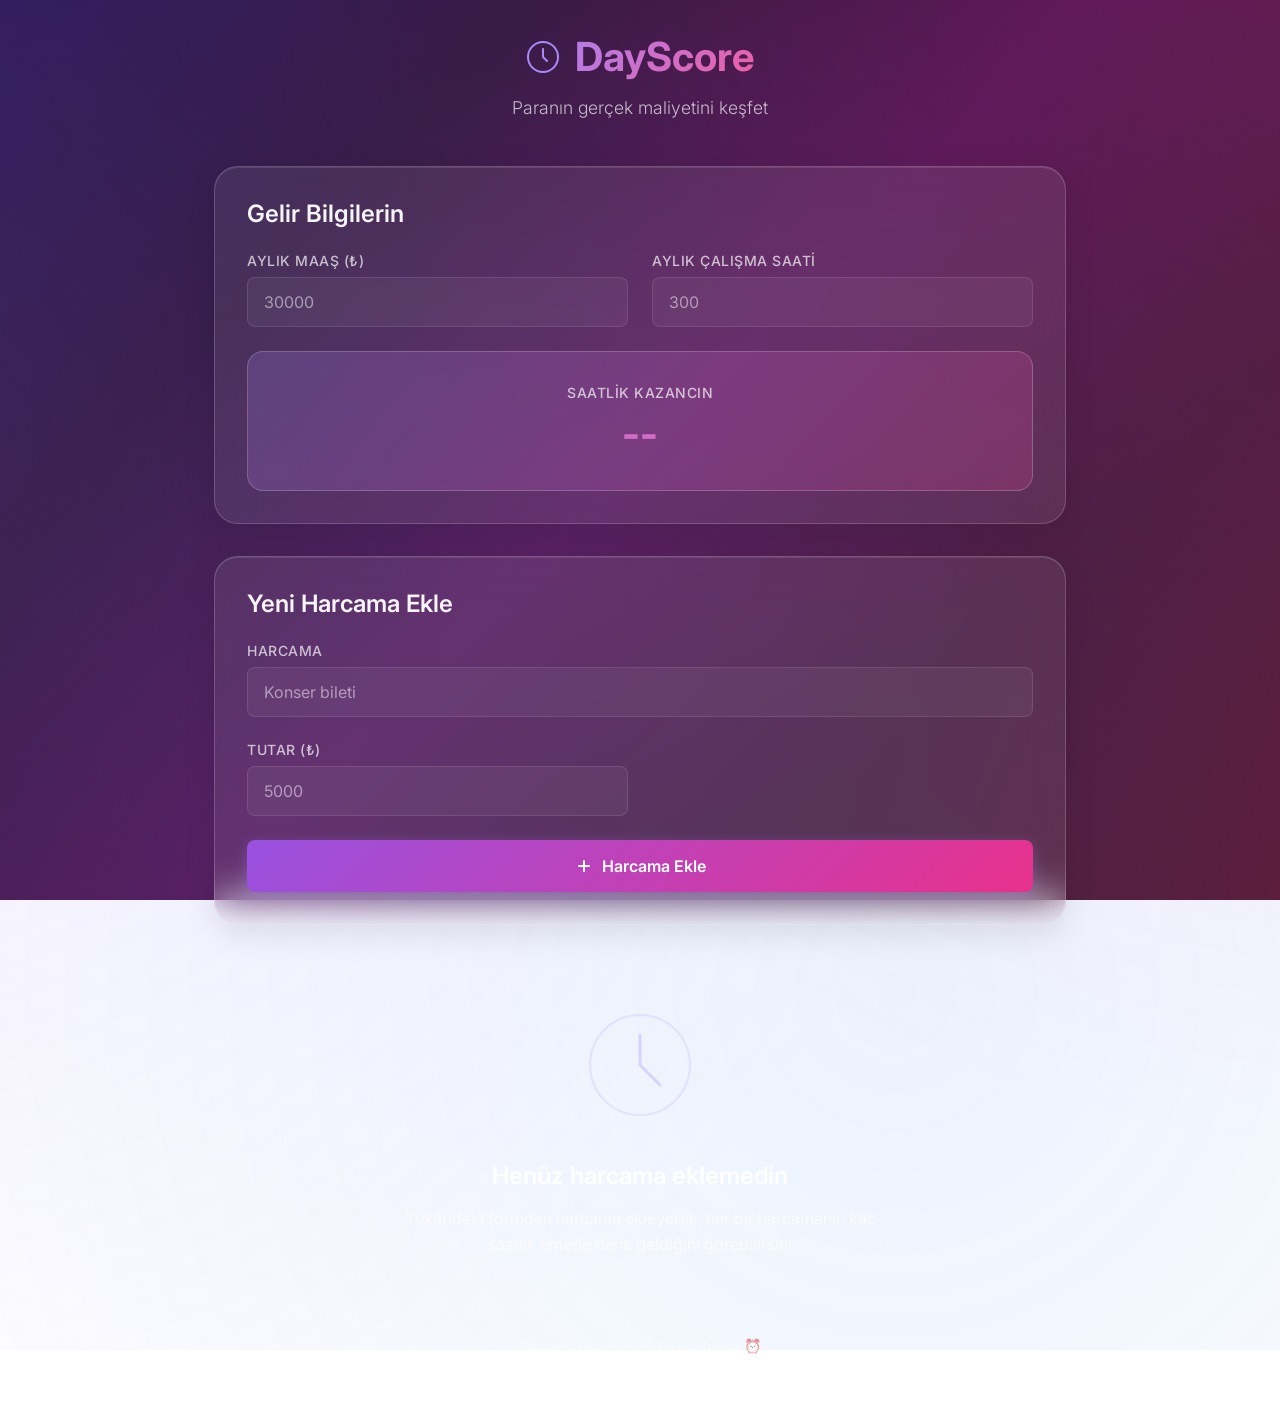
==== docs/index.html @ f2116cc3 "Create DayScore landing page and static app based on Timoney branding and functionality" ====
<!DOCTYPE html>
<html lang="tr">
<head>
    <meta charset="UTF-8">
    <meta name="viewport" content="width=device-width, initial-scale=1.0">
    <meta name="description" content="Harcamalarınızı çalışma saatine dönüştürerek, paranın gerçek değerini keşfedin">
    <title>DayScore - Zamanını Değerlendir</title>
    <link rel="preconnect" href="https://fonts.googleapis.com">
    <link rel="preconnect" href="https://fonts.gstatic.com" crossorigin>
    <link href="https://fonts.googleapis.com/css2?family=Inter:wght@300;400;500;600;700&display=swap" rel="stylesheet">
    <link rel="stylesheet" href="./style.css">
</head>
<body>
    <div class="container">
        <header class="header">
            <div class="logo">
                <svg width="32" height="32" viewBox="0 0 32 32" fill="none">
                    <circle cx="16" cy="16" r="15" stroke="url(#gradient)" stroke-width="2"/>
                    <path d="M16 8V16L20 20" stroke="url(#gradient)" stroke-width="2" stroke-linecap="round"/>
                    <defs>
                        <linearGradient id="gradient" x1="0" y1="0" x2="32" y2="32">
                            <stop offset="0%" stop-color="#a78bfa"/>
                            <stop offset="100%" stop-color="#ec4899"/>
                        </linearGradient>
                    </defs>
                </svg>
                <h1>DayScore</h1>
            </div>
            <p class="tagline">Paranın gerçek maliyetini keşfet</p>
        </header>

        <section class="glass-card income-card">
            <h2>Gelir Bilgilerin</h2>
            <div class="input-group">
                <div class="input-wrapper">
                    <label for="monthlySalary">Aylık Maaş (₺)</label>
                    <input type="number" id="monthlySalary" placeholder="30000" min="0" step="100">
                </div>
                <div class="input-wrapper">
                    <label for="monthlyHours">Aylık Çalışma Saati</label>
                    <input type="number" id="monthlyHours" placeholder="300" min="0" step="1">
                </div>
            </div>

            <div class="hourly-rate-display" id="hourlyRateDisplay">
                <div class="rate-label">Saatlik Kazancın</div>
                <div class="rate-value" id="hourlyRate">--</div>
            </div>
        </section>

        <section class="glass-card add-expense-card">
            <h2>Yeni Harcama Ekle</h2>
            <form id="expenseForm" class="expense-form">
                <div class="input-group">
                    <div class="input-wrapper flex-2">
                        <label for="expenseName">Harcama</label>
                        <input type="text" id="expenseName" placeholder="Konser bileti" required>
                    </div>
                    <div class="input-wrapper flex-1">
                        <label for="expenseAmount">Tutar (₺)</label>
                        <input type="number" id="expenseAmount" placeholder="5000" min="0" step="1" required>
                    </div>
                </div>
                <button type="submit" class="btn-primary">
                    <svg width="20" height="20" viewBox="0 0 20 20" fill="none">
                        <path d="M10 5V15M5 10H15" stroke="currentColor" stroke-width="2" stroke-linecap="round"/>
                    </svg>
                    Harcama Ekle
                </button>
            </form>
        </section>

        <section class="glass-card summary-card" id="summaryCard" style="display: none;">
            <h2>Özet</h2>
            <div class="summary-grid">
                <div class="summary-item">
                    <div class="summary-label">Toplam Harcama</div>
                    <div class="summary-value" id="totalExpense">0 ₺</div>
                </div>
                <div class="summary-item">
                    <div class="summary-label">Toplam Çalışma Saati</div>
                    <div class="summary-value highlight" id="totalHours">0 saat</div>
                </div>
                <div class="summary-item">
                    <div class="summary-label">Kalan Maaş</div>
                    <div class="summary-value" id="remainingSalary">0 ₺</div>
                </div>
                <div class="summary-item">
                    <div class="summary-label">Maaşın %</div>
                    <div class="summary-value" id="percentageUsed">0%</div>
                </div>
            </div>
        </section>

        <section class="expenses-section" id="expensesSection" style="display: none;">
            <h2 class="section-title">Harcamalarım</h2>
            <div class="expenses-list" id="expensesList"></div>
        </section>

        <div class="empty-state" id="emptyState">
            <svg width="120" height="120" viewBox="0 0 120 120" fill="none">
                <circle cx="60" cy="60" r="50" stroke="url(#emptyGradient)" stroke-width="2" opacity="0.3"/>
                <path d="M60 30V60L80 80" stroke="url(#emptyGradient)" stroke-width="3" stroke-linecap="round" opacity="0.5"/>
                <defs>
                    <linearGradient id="emptyGradient" x1="0" y1="0" x2="120" y2="120">
                        <stop offset="0%" stop-color="#a78bfa"/>
                        <stop offset="100%" stop-color="#ec4899"/>
                    </linearGradient>
                </defs>
            </svg>
            <h3>Henüz harcama eklemedin</h3>
            <p>Yukarıdaki formdan harcama ekleyerek, her bir harcamanın kaç saatlik emeğe denk geldiğini görebilirsin!</p>
        </div>

        <footer class="footer">
            <p>Zamanın değerini bil, bilinçli harca ⏰</p>
        </footer>
    </div>

    <script src="./app.js"></script>
</body>
</html>
---- docs/style.css ----
/* ===== CSS RESET & BASE ===== */
* {
    margin: 0;
    padding: 0;
    box-sizing: border-box;
}

:root {
    --purple-400: hsl(270, 70%, 70%);
    --purple-500: hsl(270, 70%, 60%);
    --purple-600: hsl(270, 60%, 50%);
    --pink-400: hsl(330, 80%, 65%);
    --pink-500: hsl(330, 80%, 55%);
    --blue-400: hsl(240, 70%, 70%);
    --cyan-400: hsl(190, 70%, 60%);

    --glass-bg: rgba(255, 255, 255, 0.08);
    --glass-border: rgba(255, 255, 255, 0.18);
    --glass-shadow: rgba(0, 0, 0, 0.1);

    --text-primary: rgba(255, 255, 255, 0.95);
    --text-secondary: rgba(255, 255, 255, 0.7);
    --text-tertiary: rgba(255, 255, 255, 0.5);

    --spacing-xs: 0.5rem;
    --spacing-sm: 1rem;
    --spacing-md: 1.5rem;
    --spacing-lg: 2rem;
    --spacing-xl: 3rem;

    --radius-sm: 8px;
    --radius-md: 16px;
    --radius-lg: 24px;

    --transition-fast: 0.2s ease;
    --transition-normal: 0.3s ease;
    --transition-slow: 0.5s ease;
}

body {
    font-family: 'Inter', -apple-system, BlinkMacSystemFont, 'Segoe UI', Roboto, Oxygen, Ubuntu, Cantarell, sans-serif;
    min-height: 100vh;
    background: linear-gradient(135deg,
        hsl(260, 60%, 20%) 0%,
        hsl(280, 50%, 15%) 25%,
        hsl(300, 60%, 20%) 50%,
        hsl(320, 50%, 18%) 75%,
        hsl(340, 60%, 22%) 100%
    );
    background-attachment: fixed;
    color: var(--text-primary);
    overflow-x: hidden;
    position: relative;
}

body::before {
    content: '';
    position: fixed;
    top: -50%;
    left: -50%;
    width: 200%;
    height: 200%;
    background:
        radial-gradient(circle at 20% 50%, rgba(167, 139, 250, 0.15) 0%, transparent 50%),
        radial-gradient(circle at 80% 20%, rgba(236, 72, 153, 0.15) 0%, transparent 50%),
        radial-gradient(circle at 60% 80%, rgba(59, 130, 246, 0.1) 0%, transparent 50%);
    animation: gradientShift 20s ease infinite;
    z-index: -1;
}

@keyframes gradientShift {
    0%, 100% { transform: translate(0, 0) rotate(0deg); }
    33% { transform: translate(-5%, -5%) rotate(120deg); }
    66% { transform: translate(5%, 5%) rotate(240deg); }
}

.container {
    max-width: 900px;
    margin: 0 auto;
    padding: var(--spacing-lg) var(--spacing-md);
    min-height: 100vh;
}

.glass-card {
    background: var(--glass-bg);
    backdrop-filter: blur(20px);
    -webkit-backdrop-filter: blur(20px);
    border: 1px solid var(--glass-border);
    border-radius: var(--radius-lg);
    padding: var(--spacing-lg);
    margin-bottom: var(--spacing-lg);
    box-shadow:
        0 8px 32px 0 var(--glass-shadow),
        inset 0 1px 0 0 rgba(255, 255, 255, 0.1);
    transition: all var(--transition-normal);
    animation: fadeInUp 0.6s ease forwards;
    opacity: 0;
}

.glass-card:hover {
    transform: translateY(-2px);
    box-shadow:
        0 12px 40px 0 rgba(0, 0, 0, 0.15),
        inset 0 1px 0 0 rgba(255, 255, 255, 0.15);
    border-color: rgba(255, 255, 255, 0.25);
}

@keyframes fadeInUp {
    from {
        opacity: 0;
        transform: translateY(20px);
    }
    to {
        opacity: 1;
        transform: translateY(0);
    }
}

.glass-card:nth-child(1) { animation-delay: 0.1s; }
.glass-card:nth-child(2) { animation-delay: 0.2s; }
.glass-card:nth-child(3) { animation-delay: 0.3s; }
.glass-card:nth-child(4) { animation-delay: 0.4s; }

.header {
    text-align: center;
    margin-bottom: var(--spacing-xl);
    animation: fadeInUp 0.6s ease forwards;
}

.logo {
    display: flex;
    align-items: center;
    justify-content: center;
    gap: var(--spacing-sm);
    margin-bottom: var(--spacing-sm);
}

.logo svg {
    animation: rotate 20s linear infinite;
}

@keyframes rotate {
    from { transform: rotate(0deg); }
    to { transform: rotate(360deg); }
}

.logo h1 {
    font-size: 2.5rem;
    font-weight: 700;
    background: linear-gradient(135deg, var(--purple-400), var(--pink-400));
    -webkit-background-clip: text;
    -webkit-text-fill-color: transparent;
    background-clip: text;
}

.tagline {
    font-size: 1.1rem;
    color: var(--text-secondary);
    font-weight: 300;
}

h2 {
    font-size: 1.5rem;
    font-weight: 600;
    margin-bottom: var(--spacing-md);
    color: var(--text-primary);
}

.section-title {
    font-size: 1.75rem;
    font-weight: 600;
    margin-bottom: var(--spacing-lg);
    text-align: center;
    background: linear-gradient(135deg, var(--purple-400), var(--pink-400));
    -webkit-background-clip: text;
    -webkit-text-fill-color: transparent;
    background-clip: text;
}

.input-group {
    display: grid;
    grid-template-columns: 1fr 1fr;
    gap: var(--spacing-md);
    margin-bottom: var(--spacing-md);
}

.input-wrapper {
    display: flex;
    flex-direction: column;
    gap: var(--spacing-xs);
}

.input-wrapper.flex-1 { grid-column: span 1; }
.input-wrapper.flex-2 { grid-column: span 2; }

label {
    font-size: 0.875rem;
    font-weight: 500;
    color: var(--text-secondary);
    text-transform: uppercase;
    letter-spacing: 0.5px;
}

input {
    background: rgba(255, 255, 255, 0.05);
    border: 1px solid rgba(255, 255, 255, 0.1);
    border-radius: var(--radius-sm);
    padding: 0.875rem 1rem;
    font-size: 1rem;
    color: var(--text-primary);
    font-family: 'Inter', sans-serif;
    transition: all var(--transition-fast);
    outline: none;
}

input:focus {
    background: rgba(255, 255, 255, 0.08);
    border-color: var(--purple-400);
    box-shadow: 0 0 0 3px rgba(167, 139, 250, 0.1);
}

input::placeholder {
    color: var(--text-tertiary);
}

.hourly-rate-display {
    background: linear-gradient(135deg,
        rgba(167, 139, 250, 0.2) 0%,
        rgba(236, 72, 153, 0.2) 100%
    );
    border: 1px solid rgba(255, 255, 255, 0.2);
    border-radius: var(--radius-md);
    padding: var(--spacing-lg);
    text-align: center;
    margin-top: var(--spacing-md);
}

.rate-label {
    font-size: 0.875rem;
    font-weight: 500;
    color: var(--text-secondary);
    text-transform: uppercase;
    letter-spacing: 0.5px;
    margin-bottom: var(--spacing-xs);
}

.rate-value {
    font-size: 2.5rem;
    font-weight: 700;
    background: linear-gradient(135deg, var(--purple-400), var(--pink-400));
    -webkit-background-clip: text;
    -webkit-text-fill-color: transparent;
    background-clip: text;
    animation: pulse 2s ease-in-out infinite;
}

@keyframes pulse {
    0%, 100% { opacity: 1; transform: scale(1); }
    50% { opacity: 0.9; transform: scale(1.02); }
}

.btn-primary {
    background: linear-gradient(135deg, var(--purple-500), var(--pink-500));
    border: none;
    border-radius: var(--radius-sm);
    padding: 1rem 2rem;
    font-size: 1rem;
    font-weight: 600;
    color: white;
    cursor: pointer;
    display: flex;
    align-items: center;
    justify-content: center;
    gap: var(--spacing-xs);
    transition: all var(--transition-fast);
    box-shadow: 0 4px 15px rgba(167, 139, 250, 0.3);
    width: 100%;
    font-family: 'Inter', sans-serif;
}

.btn-primary:hover {
    transform: translateY(-2px);
    box-shadow: 0 6px 20px rgba(167, 139, 250, 0.4);
}

.btn-primary:active {
    transform: translateY(0);
}

.btn-delete {
    background: rgba(239, 68, 68, 0.2);
    border: 1px solid rgba(239, 68, 68, 0.3);
    border-radius: var(--radius-sm);
    padding: 0.5rem 0.75rem;
    color: #fca5a5;
    cursor: pointer;
    display: flex;
    align-items: center;
    justify-content: center;
    transition: all var(--transition-fast);
    font-size: 0.875rem;
    font-weight: 500;
}

.btn-delete:hover {
    background: rgba(239, 68, 68, 0.3);
    border-color: rgba(239, 68, 68, 0.5);
    color: #fee2e2;
}

.summary-grid {
    display: grid;
    grid-template-columns: repeat(2, 1fr);
    gap: var(--spacing-md);
}

.summary-item {
    background: rgba(255, 255, 255, 0.05);
    border: 1px solid rgba(255, 255, 255, 0.1);
    border-radius: var(--radius-md);
    padding: var(--spacing-md);
    text-align: center;
    transition: all var(--transition-fast);
}

.summary-item:hover {
    background: rgba(255, 255, 255, 0.08);
    transform: scale(1.02);
}

.summary-label {
    font-size: 0.75rem;
    font-weight: 500;
    color: var(--text-secondary);
    text-transform: uppercase;
    letter-spacing: 0.5px;
    margin-bottom: var(--spacing-xs);
}

.summary-value {
    font-size: 1.5rem;
    font-weight: 700;
    color: var(--text-primary);
}

.summary-value.highlight {
    background: linear-gradient(135deg, var(--purple-400), var(--pink-400));
    -webkit-background-clip: text;
    -webkit-text-fill-color: transparent;
    background-clip: text;
}

.expenses-section {
    animation: fadeInUp 0.6s ease forwards;
}

.expenses-list {
    display: grid;
    gap: var(--spacing-md);
}

.expense-item {
    background: var(--glass-bg);
    backdrop-filter: blur(20px);
    -webkit-backdrop-filter: blur(20px);
    border: 1px solid var(--glass-border);
    border-radius: var(--radius-md);
    padding: var(--spacing-md);
    display: grid;
    grid-template-columns: 1fr auto;
    gap: var(--spacing-md);
    align-items: center;
    transition: all var(--transition-fast);
    animation: slideIn 0.4s ease forwards;
    transform: translateX(-20px);
    opacity: 0;
}

@keyframes slideIn {
    to {
        transform: translateX(0);
        opacity: 1;
    }
}

.expense-item:hover {
    border-color: rgba(255, 255, 255, 0.3);
    transform: translateX(4px);
}

.expense-info h3 {
    font-size: 1.125rem;
    font-weight: 600;
    color: var(--text-primary);
    margin-bottom: var(--spacing-xs);
}

.expense-details {
    display: flex;
    gap: var(--spacing-md);
    flex-wrap: wrap;
}

.expense-detail {
    display: flex;
    flex-direction: column;
}

.detail-label {
    font-size: 0.75rem;
    color: var(--text-tertiary);
    text-transform: uppercase;
    letter-spacing: 0.5px;
}

.detail-value {
    font-size: 1rem;
    font-weight: 600;
    color: var(--text-primary);
}

.detail-value.hours {
    background: linear-gradient(135deg, var(--cyan-400), var(--blue-400));
    -webkit-background-clip: text;
    -webkit-text-fill-color: transparent;
    background-clip: text;
}

.detail-value.amount {
    color: var(--purple-400);
}

.empty-state {
    text-align: center;
    padding: var(--spacing-xl) var(--spacing-lg);
    animation: fadeInUp 0.6s ease forwards;
}

.empty-state svg {
    margin-bottom: var(--spacing-lg);
    opacity: 0.6;
}

.empty-state h3 {
    font-size: 1.5rem;
    font-weight: 600;
    color: var(--text-primary);
    margin-bottom: var(--spacing-sm);
}

.empty-state p {
    font-size: 1rem;
    color: var(--text-secondary);
    max-width: 500px;
    margin: 0 auto;
    line-height: 1.6;
}

.footer {
    text-align: center;
    padding: var(--spacing-lg) 0;
    color: var(--text-tertiary);
    font-size: 0.875rem;
}

@media (max-width: 768px) {
    .container {
        padding: var(--spacing-md) var(--spacing-sm);
    }

    .logo h1 {
        font-size: 2rem;
    }

    .input-group {
        grid-template-columns: 1fr;
    }

    .input-wrapper.flex-1,
    .input-wrapper.flex-2 {
        grid-column: span 1;
    }

    .summary-grid {
        grid-template-columns: 1fr;
    }

    .expense-item {
        grid-template-columns: 1fr;
    }

    .rate-value {
        font-size: 2rem;
    }
}

@media (max-width: 480px) {
    .logo h1 {
        font-size: 1.75rem;
    }

    .tagline {
        font-size: 1rem;
    }

    h2 {
        font-size: 1.25rem;
    }

    .glass-card {
        padding: var(--spacing-md);
    }
}
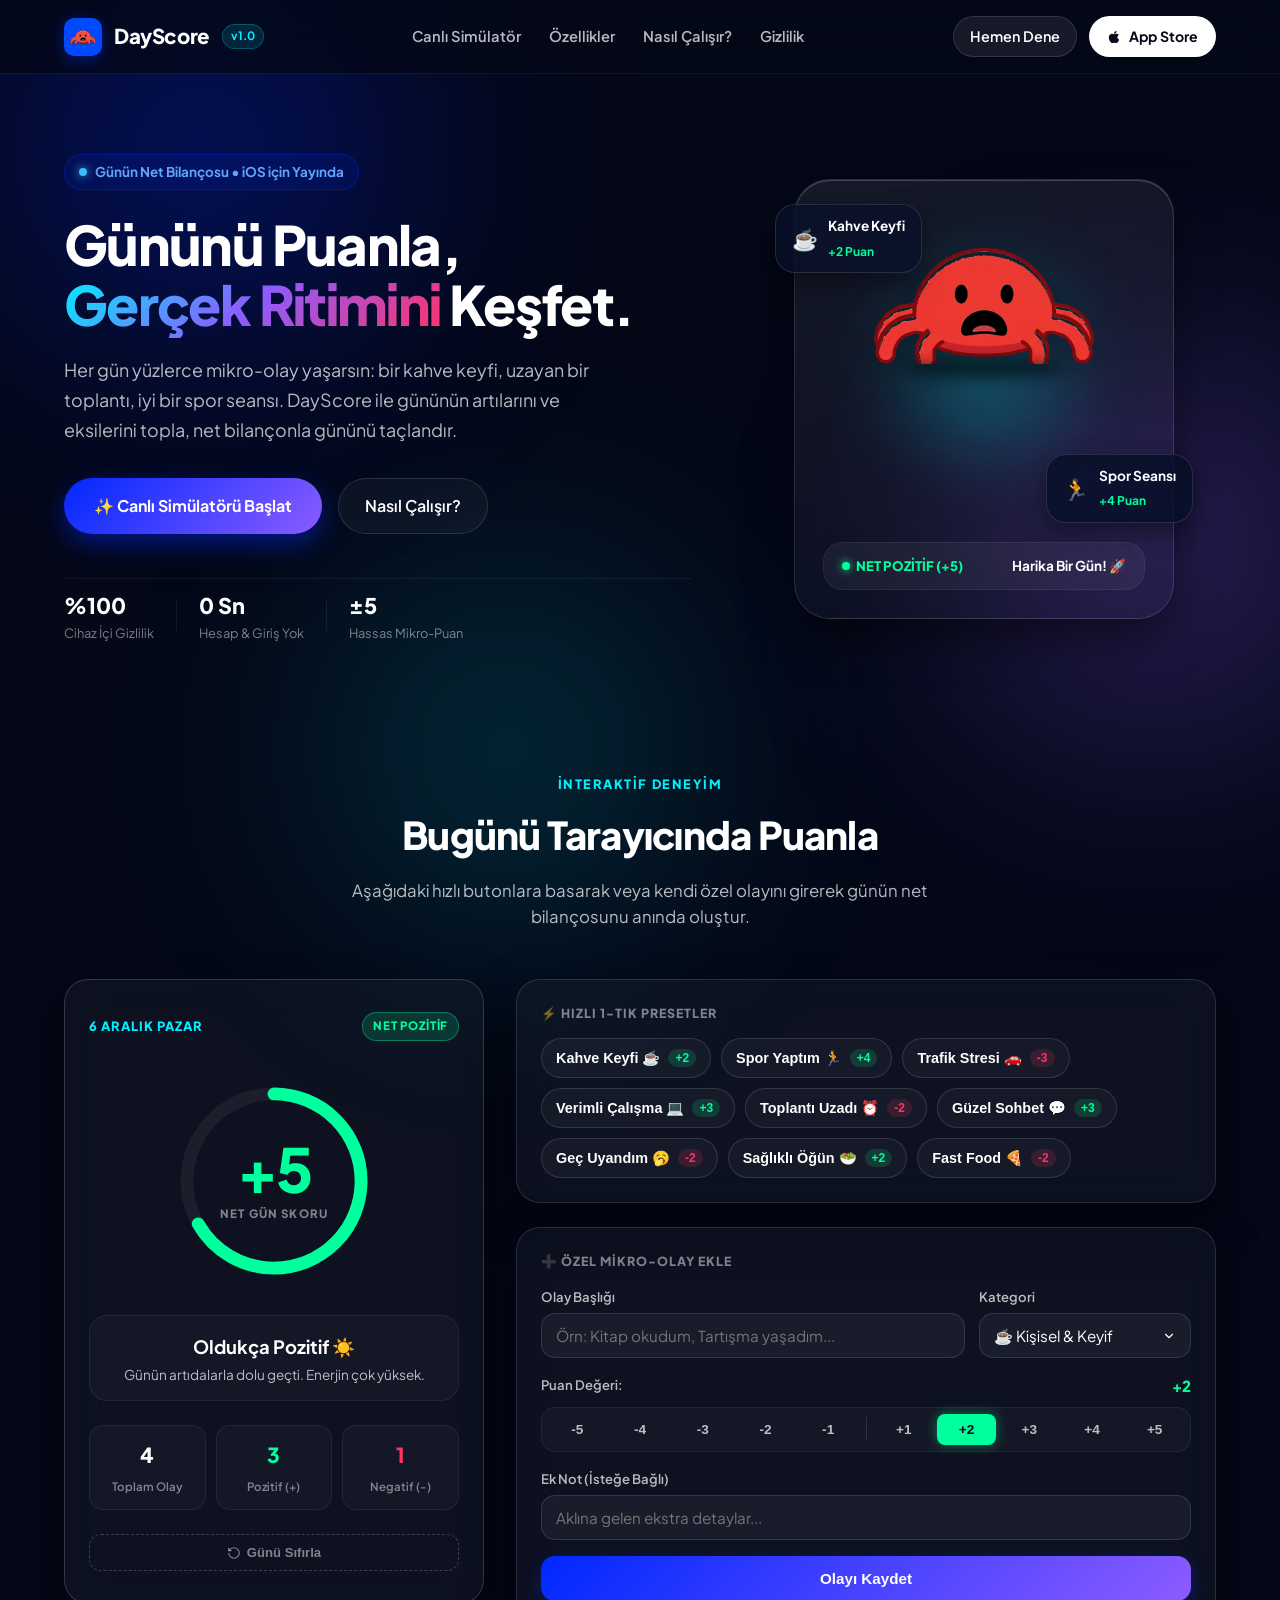
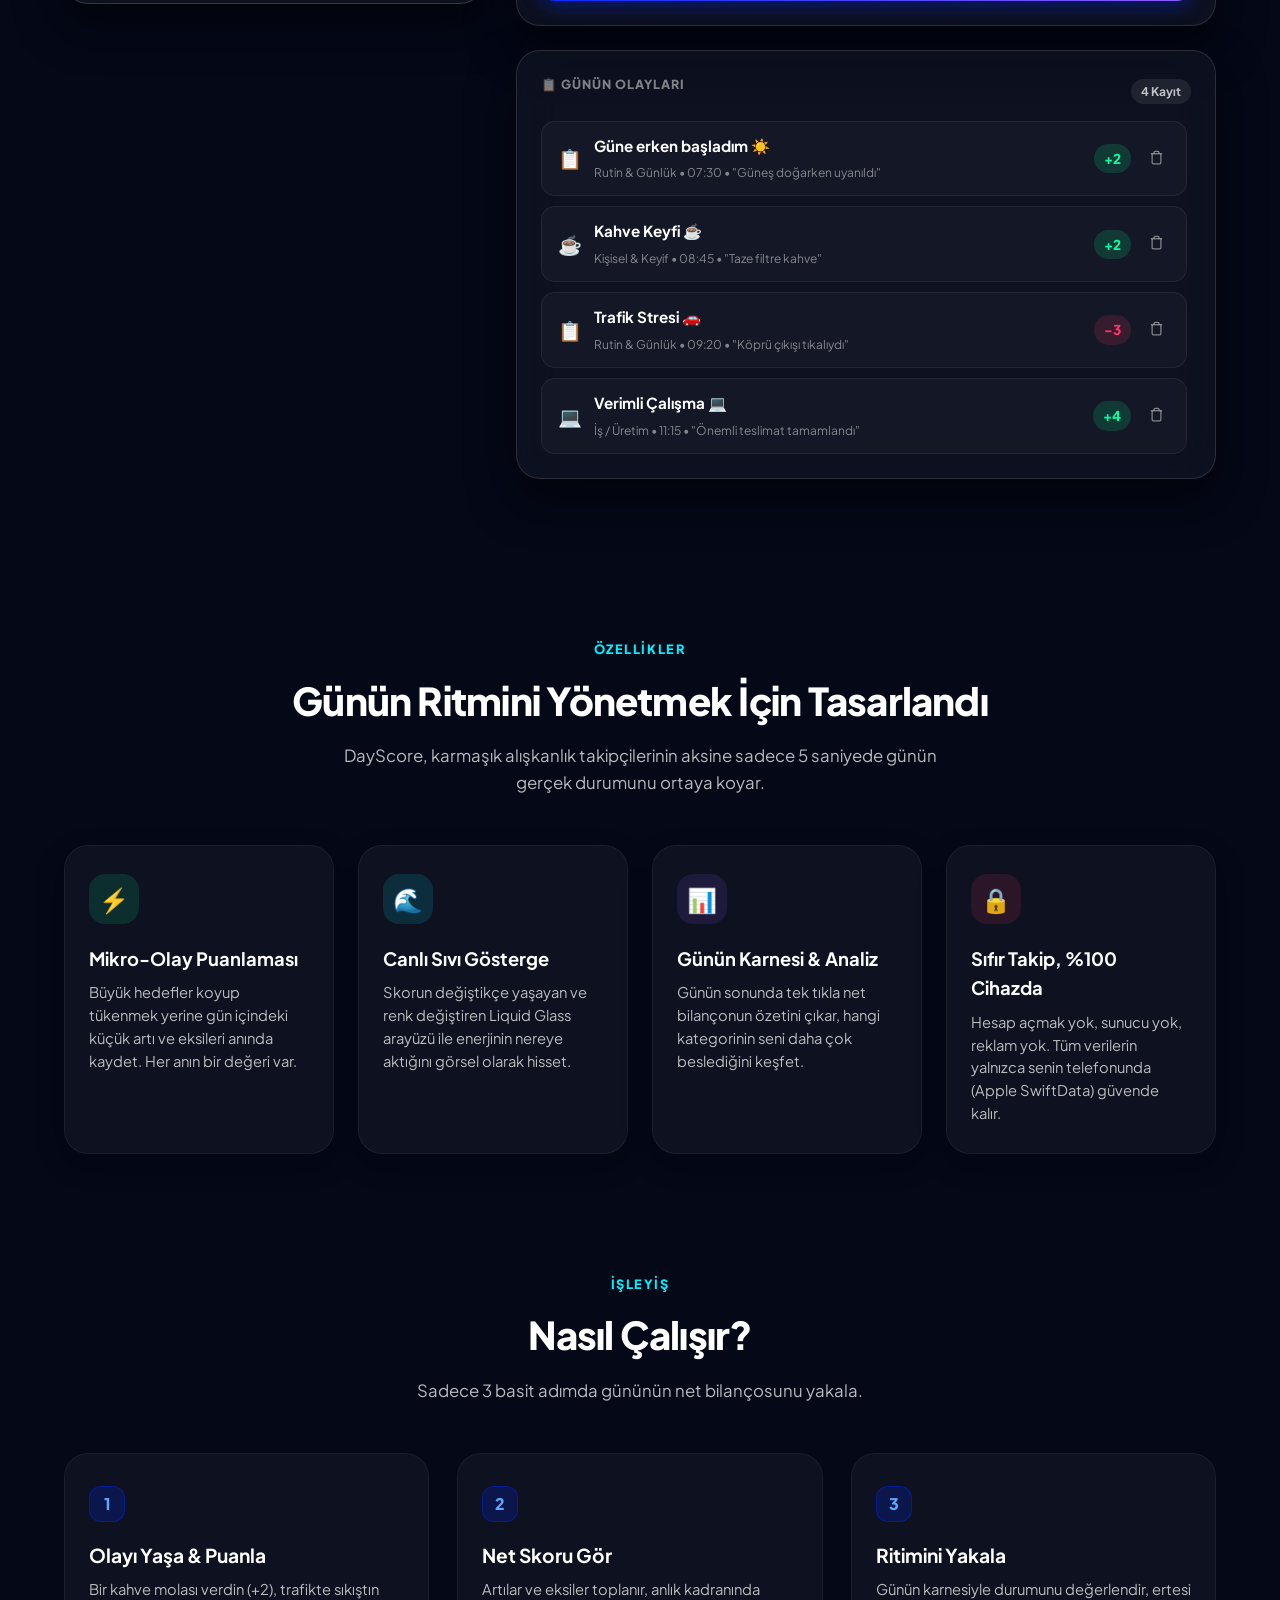
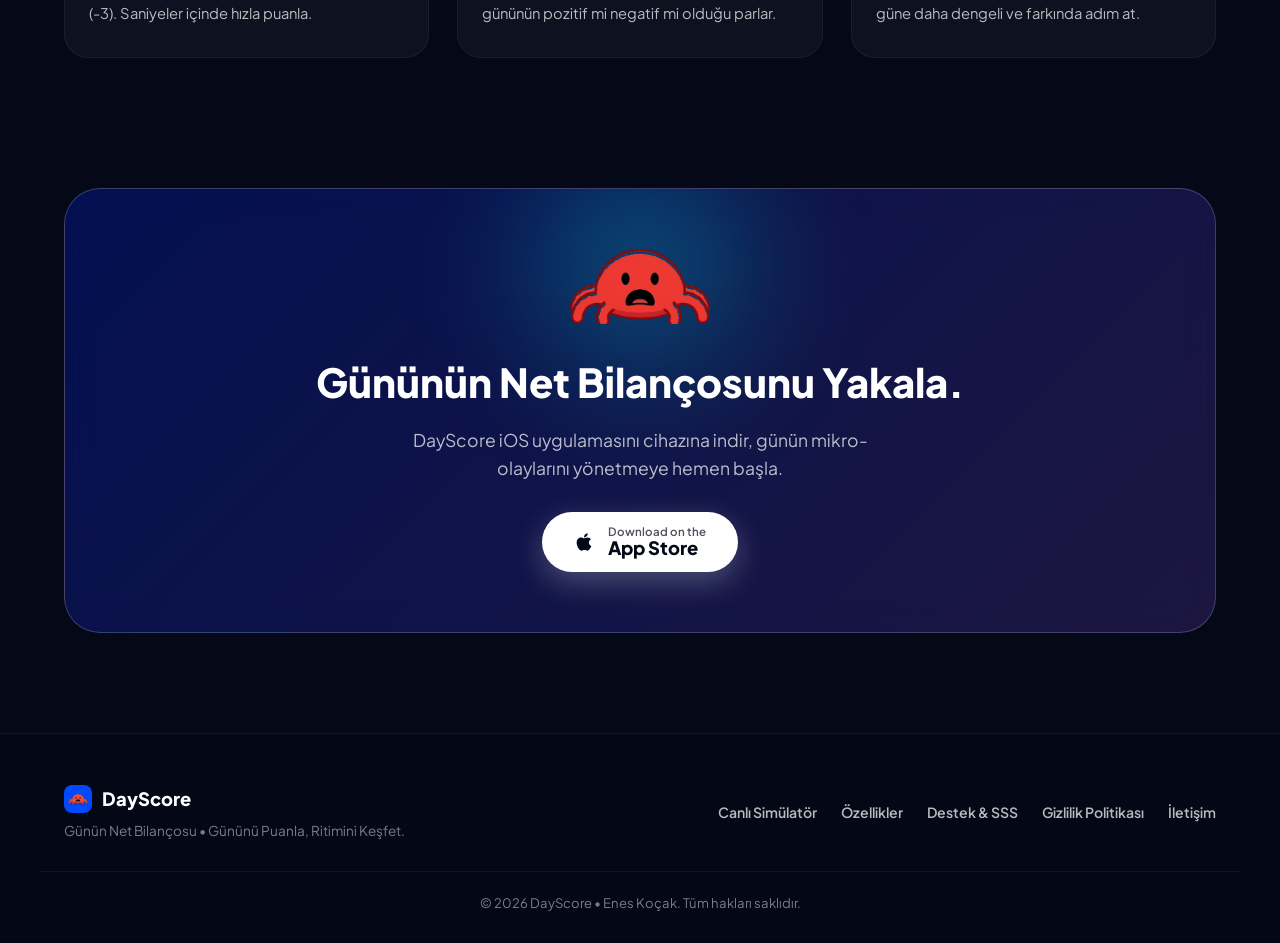
==== commit 646ef8bf: "feat: redesign landing page and interactive simulator for DayScore" ====
--- a/docs/index.html
+++ b/docs/index.html
@@ -3,120 +3,402 @@
 <head>
     <meta charset="UTF-8">
     <meta name="viewport" content="width=device-width, initial-scale=1.0">
-    <meta name="description" content="Harcamalarınızı çalışma saatine dönüştürerek, paranın gerçek değerini keşfedin">
-    <title>DayScore - Zamanını Değerlendir</title>
+    <meta name="description" content="DayScore - Günün Net Bilançosu. Gün içindeki mikro-olaylarını puanla, artılarını ve eksilerini topla, gününün gerçek net skorunu anında gör.">
+    <meta name="theme-color" content="#030718">
+    <title>DayScore – Günün Net Bilançosu</title>
+    
+    <!-- Open Graph / Meta -->
+    <meta property="og:type" content="website">
+    <meta property="og:title" content="DayScore – Günün Net Bilançosu">
+    <meta property="og:description" content="Gün içindeki mikro-olaylarını puanla (+/-), gününün gerçek net skorunu ve karnesini anında gör.">
+    <meta property="og:image" content="./assets/icon.png">
+
+    <!-- Fonts -->
     <link rel="preconnect" href="https://fonts.googleapis.com">
     <link rel="preconnect" href="https://fonts.gstatic.com" crossorigin>
-    <link href="https://fonts.googleapis.com/css2?family=Inter:wght@300;400;500;600;700&display=swap" rel="stylesheet">
+    <link href="https://fonts.googleapis.com/css2?family=Plus+Jakarta+Sans:wght@300;400;500;600;700;800&family=JetBrains+Mono:wght@500;700&display=swap" rel="stylesheet">
+    
     <link rel="stylesheet" href="./style.css">
+    <link rel="icon" type="image/png" href="./assets/icon.png">
 </head>
 <body>
-    <div class="container">
-        <header class="header">
-            <div class="logo">
-                <svg width="32" height="32" viewBox="0 0 32 32" fill="none">
-                    <circle cx="16" cy="16" r="15" stroke="url(#gradient)" stroke-width="2"/>
-                    <path d="M16 8V16L20 20" stroke="url(#gradient)" stroke-width="2" stroke-linecap="round"/>
-                    <defs>
-                        <linearGradient id="gradient" x1="0" y1="0" x2="32" y2="32">
-                            <stop offset="0%" stop-color="#a78bfa"/>
-                            <stop offset="100%" stop-color="#ec4899"/>
-                        </linearGradient>
-                    </defs>
-                </svg>
-                <h1>DayScore</h1>
-            </div>
-            <p class="tagline">Paranın gerçek maliyetini keşfet</p>
-        </header>
-
-        <section class="glass-card income-card">
-            <h2>Gelir Bilgilerin</h2>
-            <div class="input-group">
-                <div class="input-wrapper">
-                    <label for="monthlySalary">Aylık Maaş (₺)</label>
-                    <input type="number" id="monthlySalary" placeholder="30000" min="0" step="100">
-                </div>
-                <div class="input-wrapper">
-                    <label for="monthlyHours">Aylık Çalışma Saati</label>
-                    <input type="number" id="monthlyHours" placeholder="300" min="0" step="1">
-                </div>
-            </div>
-
-            <div class="hourly-rate-display" id="hourlyRateDisplay">
-                <div class="rate-label">Saatlik Kazancın</div>
-                <div class="rate-value" id="hourlyRate">--</div>
+    <!-- Ambient Liquid Glow Background Orbs -->
+    <div class="ambient-glow orb-blue"></div>
+    <div class="ambient-glow orb-violet"></div>
+    <div class="ambient-glow orb-cyan"></div>
+
+    <!-- Navigation Header -->
+    <header class="navbar">
+        <div class="nav-container">
+            <a href="#" class="nav-brand">
+                <img src="./assets/icon.png" alt="DayScore Logo" class="brand-icon">
+                <span class="brand-name">DayScore</span>
+                <span class="brand-pill">v1.0</span>
+            </a>
+            
+            <nav class="nav-menu">
+                <a href="#simulator" class="nav-link">Canlı Simülatör</a>
+                <a href="#features" class="nav-link">Özellikler</a>
+                <a href="#how-it-works" class="nav-link">Nasıl Çalışır?</a>
+                <a href="./privacy_policy.html" class="nav-link">Gizlilik</a>
+            </nav>
+
+            <div class="nav-cta">
+                <a href="#simulator" class="btn-try">Hemen Dene</a>
+                <a href="https://apps.apple.com" target="_blank" class="btn-appstore" id="navAppStoreBtn">
+                    <svg viewBox="0 0 384 512" width="14" height="14" fill="currentColor">
+                        <path d="M318.7 268.7c-.2-36.7 16.4-64.4 50-84.8-18.8-26.9-47.2-41.7-84.7-44.6-35.5-2.8-74.3 20.7-88.5 20.7-15 0-49.4-19.7-76.4-19.7C63.3 141.2 4 184.8 4 273.5q0 39.3 14.4 81.2c12.8 36.7 59 126.7 107.2 125.2 25.2-.6 43-17.9 75.8-17.9 31.8 0 48.3 17.9 76.4 17.9 48.6-.7 90.4-82.5 102.6-119.3-65.2-30.7-61.7-91.9-61.7-91.9zm-56.6-164.2c27.3-32.4 24.8-61.9 24-72.5-24.1 1.4-52 16.4-67.9 34.9-17.5 19.8-27.8 44.3-25.6 71.9 26.1 2 49.9-13.7 69.5-34.3z"/>
+                    </svg>
+                    <span>App Store</span>
+                </a>
+            </div>
+        </div>
+    </header>
+
+    <!-- Main Content Container -->
+    <main class="main-wrapper">
+        <!-- Hero Section -->
+        <section class="hero-section">
+            <div class="hero-content">
+                <div class="hero-badge">
+                    <span class="pulse-dot"></span>
+                    <span>Günün Net Bilançosu • iOS için Yayında</span>
+                </div>
+                
+                <h1 class="hero-title">
+                    Gününü Puanla, <br>
+                    <span class="gradient-text">Gerçek Ritimini</span> Keşfet.
+                </h1>
+                
+                <p class="hero-subtitle">
+                    Her gün yüzlerce mikro-olay yaşarsın: bir kahve keyfi, uzayan bir toplantı, iyi bir spor seansı. 
+                    DayScore ile gününün artılarını ve eksilerini topla, net bilançonla gününü taçlandır.
+                </p>
+
+                <div class="hero-actions">
+                    <a href="#simulator" class="btn-primary-hero">
+                        <span>✨ Canlı Simülatörü Başlat</span>
+                    </a>
+                    <a href="./support.html" class="btn-secondary-hero">
+                        <span>Nasıl Çalışır?</span>
+                    </a>
+                </div>
+
+                <div class="hero-stats-strip">
+                    <div class="strip-item">
+                        <span class="strip-num">%100</span>
+                        <span class="strip-label">Cihaz İçi Gizlilik</span>
+                    </div>
+                    <div class="strip-divider"></div>
+                    <div class="strip-item">
+                        <span class="strip-num">0 Sn</span>
+                        <span class="strip-label">Hesap & Giriş Yok</span>
+                    </div>
+                    <div class="strip-divider"></div>
+                    <div class="strip-item">
+                        <span class="strip-num">±5</span>
+                        <span class="strip-label">Hassas Mikro-Puan</span>
+                    </div>
+                </div>
+            </div>
+
+            <!-- Hero Floating Mascot & Visual Card -->
+            <div class="hero-visual">
+                <div class="mascot-card">
+                    <div class="mascot-glow"></div>
+                    <div class="mascot-container">
+                        <img src="./assets/octo.png" alt="DayScore Maskotu" class="octo-mascot-img" id="heroMascotImg">
+                        <div class="octo-shadow"></div>
+                    </div>
+
+                    <div class="floating-badge badge-top">
+                        <span class="badge-icon">☕️</span>
+                        <div class="badge-text">
+                            <strong>Kahve Keyfi</strong>
+                            <small>+2 Puan</small>
+                        </div>
+                    </div>
+
+                    <div class="floating-badge badge-bottom">
+                        <span class="badge-icon">🏃</span>
+                        <div class="badge-text">
+                            <strong>Spor Seansı</strong>
+                            <small>+4 Puan</small>
+                        </div>
+                    </div>
+
+                    <div class="hero-card-footer">
+                        <div class="footer-score-pill">
+                            <span class="status-indicator"></span>
+                            <span id="heroBannerTheme">NET POZİTİF (+6)</span>
+                        </div>
+                        <div class="footer-tagline">Harika Bir Gün! 🚀</div>
+                    </div>
+                </div>
             </div>
         </section>
 
-        <section class="glass-card add-expense-card">
-            <h2>Yeni Harcama Ekle</h2>
-            <form id="expenseForm" class="expense-form">
-                <div class="input-group">
-                    <div class="input-wrapper flex-2">
-                        <label for="expenseName">Harcama</label>
-                        <input type="text" id="expenseName" placeholder="Konser bileti" required>
-                    </div>
-                    <div class="input-wrapper flex-1">
-                        <label for="expenseAmount">Tutar (₺)</label>
-                        <input type="number" id="expenseAmount" placeholder="5000" min="0" step="1" required>
-                    </div>
-                </div>
-                <button type="submit" class="btn-primary">
-                    <svg width="20" height="20" viewBox="0 0 20 20" fill="none">
-                        <path d="M10 5V15M5 10H15" stroke="currentColor" stroke-width="2" stroke-linecap="round"/>
-                    </svg>
-                    Harcama Ekle
-                </button>
-            </form>
+        <!-- Interactive Simulator Section -->
+        <section class="simulator-section" id="simulator">
+            <div class="section-header">
+                <div class="section-tag">İNTERAKTİF DENEYİM</div>
+                <h2 class="section-title">Bugünü Tarayıcında Puanla</h2>
+                <p class="section-subtitle">Aşağıdaki hızlı butonlara basarak veya kendi özel olayını girerek günün net bilançosunu anında oluştur.</p>
+            </div>
+
+            <div class="simulator-grid">
+                <!-- Left: Gauge & Daily Recap Card -->
+                <div class="sim-left-panel">
+                    <div class="glass-card gauge-card" id="gaugeContainerCard">
+                        <div class="card-header-bar">
+                            <div class="date-display" id="currentDateDisplay">BUGÜN, 10 EKİM</div>
+                            <div class="status-badge" id="dayStatusBadge">DENGEDE</div>
+                        </div>
+
+                        <!-- Gauge Visual -->
+                        <div class="gauge-wrapper">
+                            <svg class="gauge-svg" viewBox="0 0 240 240">
+                                <circle class="gauge-track" cx="120" cy="120" r="95"></circle>
+                                <circle class="gauge-progress" id="gaugeProgressArc" cx="120" cy="120" r="95"></circle>
+                            </svg>
+                            <div class="gauge-center-content">
+                                <div class="gauge-score-value" id="gaugeScoreNumber">0</div>
+                                <div class="gauge-score-label">NET GÜN SKORU</div>
+                            </div>
+                        </div>
+
+                        <!-- Theme Title & Message Card -->
+                        <div class="theme-banner" id="themeBanner">
+                            <div class="theme-title" id="themeTitle">Nötr & Dengeli ⚖️</div>
+                            <div class="theme-message" id="themeMessage">Artılar ve eksiler eşitlendi, gün dengede seyrediyor.</div>
+                        </div>
+
+                        <!-- Mini Stats Grid -->
+                        <div class="metrics-grid">
+                            <div class="metric-cell">
+                                <span class="metric-val" id="metricTotalEvents">0</span>
+                                <span class="metric-name">Toplam Olay</span>
+                            </div>
+                            <div class="metric-cell positive-cell">
+                                <span class="metric-val" id="metricPosEvents">0</span>
+                                <span class="metric-name">Pozitif (+)</span>
+                            </div>
+                            <div class="metric-cell negative-cell">
+                                <span class="metric-val" id="metricNegEvents">0</span>
+                                <span class="metric-name">Negatif (-)</span>
+                            </div>
+                        </div>
+
+                        <div class="card-actions">
+                            <button class="btn-reset" id="resetDayBtn" title="Tüm olayları temizler">
+                                <svg width="14" height="14" viewBox="0 0 24 24" fill="none" stroke="currentColor" stroke-width="2">
+                                    <path d="M3 12a9 9 0 1 0 9-9 9.75 9.75 0 0 0-6.74 2.74L3 8"/>
+                                    <path d="M3 3v5h5"/>
+                                </svg>
+                                Günü Sıfırla
+                            </button>
+                        </div>
+                    </div>
+                </div>
+
+                <!-- Right: Quick Presets, Custom Add & Event Feed -->
+                <div class="sim-right-panel">
+                    <!-- Quick 1-Tap Presets -->
+                    <div class="glass-card presets-card">
+                        <div class="panel-subtitle">⚡️ HIZLI 1-TIK PRESETLER</div>
+                        <div class="presets-scroll" id="presetButtonsContainer">
+                            <!-- Populated dynamically via JS -->
+                        </div>
+                    </div>
+
+                    <!-- Custom Event Form -->
+                    <div class="glass-card add-card">
+                        <div class="panel-subtitle">➕ ÖZEL MİKRO-OLAY EKLE</div>
+                        <form id="addEventForm" class="add-event-form">
+                            <div class="form-row">
+                                <div class="form-group flex-2">
+                                    <label for="eventTitleInput">Olay Başlığı</label>
+                                    <input type="text" id="eventTitleInput" placeholder="Örn: Kitap okudum, Tartışma yaşadım..." required>
+                                </div>
+                                <div class="form-group flex-1">
+                                    <label for="eventCategorySelect">Kategori</label>
+                                    <select id="eventCategorySelect">
+                                        <option value="Kişisel & Keyif">☕️ Kişisel & Keyif</option>
+                                        <option value="İş / Üretim">💻 İş / Üretim</option>
+                                        <option value="Sağlık & Spor">🏃 Sağlık & Spor</option>
+                                        <option value="İlişkiler">💬 İlişkiler</option>
+                                        <option value="Zihin & Duygu">🧠 Zihin & Duygu</option>
+                                        <option value="Rutin & Günlük">📋 Rutin & Günlük</option>
+                                    </select>
+                                </div>
+                            </div>
+
+                            <!-- Score Pill Selector -->
+                            <div class="score-selector-wrapper">
+                                <label>Puan Değeri: <strong id="selectedScorePreview" class="score-tag-pos">+2</strong></label>
+                                <div class="score-pills-row">
+                                    <div class="pills-group neg-pills">
+                                        <button type="button" class="score-pill neg" data-score="-5">-5</button>
+                                        <button type="button" class="score-pill neg" data-score="-4">-4</button>
+                                        <button type="button" class="score-pill neg" data-score="-3">-3</button>
+                                        <button type="button" class="score-pill neg" data-score="-2">-2</button>
+                                        <button type="button" class="score-pill neg" data-score="-1">-1</button>
+                                    </div>
+                                    <div class="pills-divider"></div>
+                                    <div class="pills-group pos-pills">
+                                        <button type="button" class="score-pill pos" data-score="1">+1</button>
+                                        <button type="button" class="score-pill pos active" data-score="2">+2</button>
+                                        <button type="button" class="score-pill pos" data-score="3">+3</button>
+                                        <button type="button" class="score-pill pos" data-score="4">+4</button>
+                                        <button type="button" class="score-pill pos" data-score="5">+5</button>
+                                    </div>
+                                </div>
+                            </div>
+
+                            <div class="form-group">
+                                <label for="eventNoteInput">Ek Not (İsteğe Bağlı)</label>
+                                <input type="text" id="eventNoteInput" placeholder="Aklına gelen ekstra detaylar...">
+                            </div>
+
+                            <button type="submit" class="btn-submit-event" id="saveEventBtn">
+                                <span>Olayı Kaydet</span>
+                            </button>
+                        </form>
+                    </div>
+
+                    <!-- Events Timeline Feed -->
+                    <div class="glass-card feed-card">
+                        <div class="feed-header">
+                            <div class="panel-subtitle">📋 GÜNÜN OLAYLARI</div>
+                            <span class="events-count-pill" id="eventsCountBadge">0 Kayıt</span>
+                        </div>
+                        
+                        <div class="events-feed-list" id="eventsListContainer">
+                            <!-- Dynamically generated or Empty state -->
+                        </div>
+                    </div>
+                </div>
+            </div>
         </section>
 
-        <section class="glass-card summary-card" id="summaryCard" style="display: none;">
-            <h2>Özet</h2>
-            <div class="summary-grid">
-                <div class="summary-item">
-                    <div class="summary-label">Toplam Harcama</div>
-                    <div class="summary-value" id="totalExpense">0 ₺</div>
-                </div>
-                <div class="summary-item">
-                    <div class="summary-label">Toplam Çalışma Saati</div>
-                    <div class="summary-value highlight" id="totalHours">0 saat</div>
-                </div>
-                <div class="summary-item">
-                    <div class="summary-label">Kalan Maaş</div>
-                    <div class="summary-value" id="remainingSalary">0 ₺</div>
-                </div>
-                <div class="summary-item">
-                    <div class="summary-label">Maaşın %</div>
-                    <div class="summary-value" id="percentageUsed">0%</div>
+        <!-- Features Grid Section -->
+        <section class="features-section" id="features">
+            <div class="section-header">
+                <div class="section-tag">ÖZELLİKLER</div>
+                <h2 class="section-title">Günün Ritmini Yönetmek İçin Tasarlandı</h2>
+                <p class="section-subtitle">DayScore, karmaşık alışkanlık takipçilerinin aksine sadece 5 saniyede günün gerçek durumunu ortaya koyar.</p>
+            </div>
+
+            <div class="features-grid">
+                <div class="feature-card">
+                    <div class="feature-icon-wrapper icon-mint">
+                        <span>⚡️</span>
+                    </div>
+                    <h3>Mikro-Olay Puanlaması</h3>
+                    <p>Büyük hedefler koyup tükenmek yerine gün içindeki küçük artı ve eksileri anında kaydet. Her anın bir değeri var.</p>
+                </div>
+
+                <div class="feature-card">
+                    <div class="feature-icon-wrapper icon-cyan">
+                        <span>🌊</span>
+                    </div>
+                    <h3>Canlı Sıvı Gösterge</h3>
+                    <p>Skorun değiştikçe yaşayan ve renk değiştiren Liquid Glass arayüzü ile enerjinin nereye aktığını görsel olarak hisset.</p>
+                </div>
+
+                <div class="feature-card">
+                    <div class="feature-icon-wrapper icon-violet">
+                        <span>📊</span>
+                    </div>
+                    <h3>Günün Karnesi & Analiz</h3>
+                    <p>Günün sonunda tek tıkla net bilançonun özetini çıkar, hangi kategorinin seni daha çok beslediğini keşfet.</p>
+                </div>
+
+                <div class="feature-card">
+                    <div class="feature-icon-wrapper icon-rose">
+                        <span>🔒</span>
+                    </div>
+                    <h3>Sıfır Takip, %100 Cihazda</h3>
+                    <p>Hesap açmak yok, sunucu yok, reklam yok. Tüm verilerin yalnızca senin telefonunda (Apple SwiftData) güvende kalır.</p>
                 </div>
             </div>
         </section>
 
-        <section class="expenses-section" id="expensesSection" style="display: none;">
-            <h2 class="section-title">Harcamalarım</h2>
-            <div class="expenses-list" id="expensesList"></div>
+        <!-- How It Works Section -->
+        <section class="how-section" id="how-it-works">
+            <div class="section-header">
+                <div class="section-tag">İŞLEYİŞ</div>
+                <h2 class="section-title">Nasıl Çalışır?</h2>
+                <p class="section-subtitle">Sadece 3 basit adımda gününün net bilançosunu yakala.</p>
+            </div>
+
+            <div class="steps-flow">
+                <div class="flow-card">
+                    <div class="flow-step">1</div>
+                    <h4>Olayı Yaşa & Puanla</h4>
+                    <p>Bir kahve molası verdin (+2), trafikte sıkıştın (-3). Saniyeler içinde hızla puanla.</p>
+                </div>
+                <div class="flow-card">
+                    <div class="flow-step">2</div>
+                    <h4>Net Skoru Gör</h4>
+                    <p>Artılar ve eksiler toplanır, anlık kadranında gününün pozitif mi negatif mi olduğu parlar.</p>
+                </div>
+                <div class="flow-card">
+                    <div class="flow-step">3</div>
+                    <h4>Ritimini Yakala</h4>
+                    <p>Günün karnesiyle durumunu değerlendir, ertesi güne daha dengeli ve farkında adım at.</p>
+                </div>
+            </div>
         </section>
 
-        <div class="empty-state" id="emptyState">
-            <svg width="120" height="120" viewBox="0 0 120 120" fill="none">
-                <circle cx="60" cy="60" r="50" stroke="url(#emptyGradient)" stroke-width="2" opacity="0.3"/>
-                <path d="M60 30V60L80 80" stroke="url(#emptyGradient)" stroke-width="3" stroke-linecap="round" opacity="0.5"/>
-                <defs>
-                    <linearGradient id="emptyGradient" x1="0" y1="0" x2="120" y2="120">
-                        <stop offset="0%" stop-color="#a78bfa"/>
-                        <stop offset="100%" stop-color="#ec4899"/>
-                    </linearGradient>
-                </defs>
-            </svg>
-            <h3>Henüz harcama eklemedin</h3>
-            <p>Yukarıdaki formdan harcama ekleyerek, her bir harcamanın kaç saatlik emeğe denk geldiğini görebilirsin!</p>
+        <!-- Final CTA Banner -->
+        <section class="cta-banner-section">
+            <div class="cta-banner-card">
+                <div class="cta-glow"></div>
+                <img src="./assets/octo.png" alt="DayScore Maskotu" class="cta-mascot">
+                <h2>Gününün Net Bilançosunu Yakala.</h2>
+                <p>DayScore iOS uygulamasını cihazına indir, günün mikro-olaylarını yönetmeye hemen başla.</p>
+                <div class="cta-btns">
+                    <a href="https://apps.apple.com" target="_blank" class="btn-appstore-large">
+                        <svg viewBox="0 0 384 512" width="20" height="20" fill="currentColor">
+                            <path d="M318.7 268.7c-.2-36.7 16.4-64.4 50-84.8-18.8-26.9-47.2-41.7-84.7-44.6-35.5-2.8-74.3 20.7-88.5 20.7-15 0-49.4-19.7-76.4-19.7C63.3 141.2 4 184.8 4 273.5q0 39.3 14.4 81.2c12.8 36.7 59 126.7 107.2 125.2 25.2-.6 43-17.9 75.8-17.9 31.8 0 48.3 17.9 76.4 17.9 48.6-.7 90.4-82.5 102.6-119.3-65.2-30.7-61.7-91.9-61.7-91.9zm-56.6-164.2c27.3-32.4 24.8-61.9 24-72.5-24.1 1.4-52 16.4-67.9 34.9-17.5 19.8-27.8 44.3-25.6 71.9 26.1 2 49.9-13.7 69.5-34.3z"/>
+                        </svg>
+                        <div class="btn-text-block">
+                            <small>Download on the</small>
+                            <strong>App Store</strong>
+                        </div>
+                    </a>
+                </div>
+            </div>
+        </section>
+    </main>
+
+    <!-- Footer -->
+    <footer class="footer">
+        <div class="footer-container">
+            <div class="footer-left">
+                <div class="footer-logo">
+                    <img src="./assets/icon.png" alt="DayScore Logo" width="28" height="28">
+                    <span>DayScore</span>
+                </div>
+                <p class="footer-desc">Günün Net Bilançosu • Gününü Puanla, Ritimini Keşfet.</p>
+            </div>
+            
+            <div class="footer-links">
+                <a href="#simulator">Canlı Simülatör</a>
+                <a href="#features">Özellikler</a>
+                <a href="./support.html">Destek & SSS</a>
+                <a href="./privacy_policy.html">Gizlilik Politikası</a>
+                <a href="mailto:ekones12@gmail.com">İletişim</a>
+            </div>
         </div>
-
-        <footer class="footer">
-            <p>Zamanın değerini bil, bilinçli harca ⏰</p>
-        </footer>
-    </div>
-
+        
+        <div class="footer-bottom">
+            <p>© 2026 DayScore • Enes Koçak. Tüm hakları saklıdır.</p>
+        </div>
+    </footer>
+
+    <!-- Scripts -->
     <script src="./app.js"></script>
 </body>
 </html>
--- a/docs/style.css
+++ b/docs/style.css
@@ -1,513 +1,1451 @@
-/* ===== CSS RESET & BASE ===== */
+/* ==========================================================================
+   DayScore Design System – Liquid Glassmorphism & Cyber Dynamics
+   ========================================================================== */
+
+:root {
+    /* Color Tokens */
+    --canvas-dark: #040817;
+    --canvas-elevated: #081028;
+    --glass-surface: rgba(255, 255, 255, 0.04);
+    --glass-surface-hover: rgba(255, 255, 255, 0.07);
+    --glass-border: rgba(255, 255, 255, 0.12);
+    --glass-border-subtle: rgba(255, 255, 255, 0.06);
+
+    /* Liquid Brand Accents */
+    --electric-blue: #0028ff;
+    --royal-blue: #0055ff;
+    --neon-cyan: #00f0ff;
+    --cyber-violet: #8c5cff;
+    --neon-mint: #00ff9d;
+    --neon-rose: #ff3366;
+    --neon-amber: #ffb703;
+
+    /* Typography */
+    --text-primary: #ffffff;
+    --text-secondary: rgba(255, 255, 255, 0.72);
+    --text-muted: rgba(255, 255, 255, 0.48);
+    --font-main: 'Plus Jakarta Sans', -apple-system, BlinkMacSystemFont, sans-serif;
+    --font-mono: 'JetBrains Mono', monospace;
+
+    /* Shadows & Glows */
+    --glow-blue: 0 0 35px rgba(0, 40, 255, 0.35);
+    --glow-mint: 0 0 35px rgba(0, 255, 157, 0.35);
+    --glow-rose: 0 0 35px rgba(255, 51, 102, 0.35);
+    --glow-violet: 0 0 35px rgba(140, 92, 255, 0.35);
+    --card-shadow: 0 20px 45px rgba(0, 0, 0, 0.5);
+
+    /* Transitions */
+    --ease-spring: cubic-bezier(0.175, 0.885, 0.32, 1.275);
+    --ease-smooth: cubic-bezier(0.4, 0, 0.2, 1);
+}
+
+/* Base & Reset */
 * {
+    box-sizing: border-box;
     margin: 0;
     padding: 0;
-    box-sizing: border-box;
-}
-
-:root {
-    --purple-400: hsl(270, 70%, 70%);
-    --purple-500: hsl(270, 70%, 60%);
-    --purple-600: hsl(270, 60%, 50%);
-    --pink-400: hsl(330, 80%, 65%);
-    --pink-500: hsl(330, 80%, 55%);
-    --blue-400: hsl(240, 70%, 70%);
-    --cyan-400: hsl(190, 70%, 60%);
-
-    --glass-bg: rgba(255, 255, 255, 0.08);
-    --glass-border: rgba(255, 255, 255, 0.18);
-    --glass-shadow: rgba(0, 0, 0, 0.1);
-
-    --text-primary: rgba(255, 255, 255, 0.95);
-    --text-secondary: rgba(255, 255, 255, 0.7);
-    --text-tertiary: rgba(255, 255, 255, 0.5);
-
-    --spacing-xs: 0.5rem;
-    --spacing-sm: 1rem;
-    --spacing-md: 1.5rem;
-    --spacing-lg: 2rem;
-    --spacing-xl: 3rem;
-
-    --radius-sm: 8px;
-    --radius-md: 16px;
-    --radius-lg: 24px;
-
-    --transition-fast: 0.2s ease;
-    --transition-normal: 0.3s ease;
-    --transition-slow: 0.5s ease;
+}
+
+html {
+    scroll-behavior: smooth;
 }
 
 body {
-    font-family: 'Inter', -apple-system, BlinkMacSystemFont, 'Segoe UI', Roboto, Oxygen, Ubuntu, Cantarell, sans-serif;
+    font-family: var(--font-main);
+    background-color: var(--canvas-dark);
+    color: var(--text-primary);
+    line-height: 1.6;
+    overflow-x: hidden;
     min-height: 100vh;
-    background: linear-gradient(135deg,
-        hsl(260, 60%, 20%) 0%,
-        hsl(280, 50%, 15%) 25%,
-        hsl(300, 60%, 20%) 50%,
-        hsl(320, 50%, 18%) 75%,
-        hsl(340, 60%, 22%) 100%
-    );
-    background-attachment: fixed;
-    color: var(--text-primary);
-    overflow-x: hidden;
     position: relative;
-}
-
-body::before {
-    content: '';
+    -webkit-font-smoothing: antialiased;
+}
+
+/* Ambient Background Orbs */
+.ambient-glow {
     position: fixed;
-    top: -50%;
-    left: -50%;
-    width: 200%;
-    height: 200%;
-    background:
-        radial-gradient(circle at 20% 50%, rgba(167, 139, 250, 0.15) 0%, transparent 50%),
-        radial-gradient(circle at 80% 20%, rgba(236, 72, 153, 0.15) 0%, transparent 50%),
-        radial-gradient(circle at 60% 80%, rgba(59, 130, 246, 0.1) 0%, transparent 50%);
-    animation: gradientShift 20s ease infinite;
-    z-index: -1;
-}
-
-@keyframes gradientShift {
-    0%, 100% { transform: translate(0, 0) rotate(0deg); }
-    33% { transform: translate(-5%, -5%) rotate(120deg); }
-    66% { transform: translate(5%, 5%) rotate(240deg); }
-}
-
-.container {
-    max-width: 900px;
-    margin: 0 auto;
-    padding: var(--spacing-lg) var(--spacing-md);
-    min-height: 100vh;
-}
-
-.glass-card {
-    background: var(--glass-bg);
+    border-radius: 50%;
+    filter: blur(120px);
+    pointer-events: none;
+    z-index: 0;
+    opacity: 0.45;
+}
+
+.orb-blue {
+    width: 600px;
+    height: 600px;
+    background: radial-gradient(circle, var(--electric-blue) 0%, transparent 70%);
+    top: -150px;
+    left: -100px;
+}
+
+.orb-violet {
+    width: 550px;
+    height: 550px;
+    background: radial-gradient(circle, var(--cyber-violet) 0%, transparent 70%);
+    top: 30%;
+    right: -150px;
+}
+
+.orb-cyan {
+    width: 500px;
+    height: 500px;
+    background: radial-gradient(circle, var(--neon-cyan) 0%, transparent 70%);
+    bottom: -100px;
+    left: 20%;
+    opacity: 0.25;
+}
+
+/* Navbar */
+.navbar {
+    position: sticky;
+    top: 0;
+    z-index: 100;
     backdrop-filter: blur(20px);
     -webkit-backdrop-filter: blur(20px);
+    background: rgba(4, 8, 23, 0.75);
+    border-bottom: 1px solid var(--glass-border-subtle);
+}
+
+.nav-container {
+    max-width: 1200px;
+    margin: 0 auto;
+    padding: 16px 24px;
+    display: flex;
+    align-items: center;
+    justify-content: space-between;
+}
+
+.nav-brand {
+    display: flex;
+    align-items: center;
+    gap: 12px;
+    text-decoration: none;
+    color: #fff;
+}
+
+.brand-icon {
+    width: 38px;
+    height: 38px;
+    border-radius: 10px;
+    box-shadow: 0 4px 14px rgba(0, 40, 255, 0.4);
+}
+
+.brand-name {
+    font-size: 1.28rem;
+    font-weight: 800;
+    letter-spacing: -0.02em;
+}
+
+.brand-pill {
+    font-size: 0.72rem;
+    font-weight: 700;
+    color: var(--neon-cyan);
+    background: rgba(0, 240, 255, 0.12);
+    border: 1px solid rgba(0, 240, 255, 0.25);
+    padding: 2px 8px;
+    border-radius: 999px;
+}
+
+.nav-menu {
+    display: flex;
+    align-items: center;
+    gap: 28px;
+}
+
+.nav-link {
+    color: var(--text-secondary);
+    text-decoration: none;
+    font-size: 0.92rem;
+    font-weight: 600;
+    transition: color 0.2s;
+}
+
+.nav-link:hover {
+    color: #fff;
+}
+
+.nav-cta {
+    display: flex;
+    align-items: center;
+    gap: 12px;
+}
+
+.btn-try {
+    color: #fff;
+    text-decoration: none;
+    font-size: 0.9rem;
+    font-weight: 600;
+    padding: 8px 16px;
+    border-radius: 999px;
+    background: rgba(255, 255, 255, 0.08);
     border: 1px solid var(--glass-border);
-    border-radius: var(--radius-lg);
-    padding: var(--spacing-lg);
-    margin-bottom: var(--spacing-lg);
-    box-shadow:
-        0 8px 32px 0 var(--glass-shadow),
-        inset 0 1px 0 0 rgba(255, 255, 255, 0.1);
-    transition: all var(--transition-normal);
-    animation: fadeInUp 0.6s ease forwards;
-    opacity: 0;
-}
-
-.glass-card:hover {
+    transition: all 0.2s;
+}
+
+.btn-try:hover {
+    background: rgba(255, 255, 255, 0.14);
+}
+
+.btn-appstore {
+    display: flex;
+    align-items: center;
+    gap: 8px;
+    background: #fff;
+    color: #040817;
+    text-decoration: none;
+    font-size: 0.88rem;
+    font-weight: 700;
+    padding: 9px 18px;
+    border-radius: 999px;
+    transition: transform 0.2s, box-shadow 0.2s;
+}
+
+.btn-appstore:hover {
     transform: translateY(-2px);
-    box-shadow:
-        0 12px 40px 0 rgba(0, 0, 0, 0.15),
-        inset 0 1px 0 0 rgba(255, 255, 255, 0.15);
-    border-color: rgba(255, 255, 255, 0.25);
-}
-
-@keyframes fadeInUp {
-    from {
-        opacity: 0;
-        transform: translateY(20px);
-    }
-    to {
-        opacity: 1;
-        transform: translateY(0);
-    }
-}
-
-.glass-card:nth-child(1) { animation-delay: 0.1s; }
-.glass-card:nth-child(2) { animation-delay: 0.2s; }
-.glass-card:nth-child(3) { animation-delay: 0.3s; }
-.glass-card:nth-child(4) { animation-delay: 0.4s; }
-
-.header {
-    text-align: center;
-    margin-bottom: var(--spacing-xl);
-    animation: fadeInUp 0.6s ease forwards;
-}
-
-.logo {
-    display: flex;
-    align-items: center;
-    justify-content: center;
-    gap: var(--spacing-sm);
-    margin-bottom: var(--spacing-sm);
-}
-
-.logo svg {
-    animation: rotate 20s linear infinite;
-}
-
-@keyframes rotate {
-    from { transform: rotate(0deg); }
-    to { transform: rotate(360deg); }
-}
-
-.logo h1 {
-    font-size: 2.5rem;
+    box-shadow: 0 8px 22px rgba(255, 255, 255, 0.25);
+}
+
+/* Main Layout */
+.main-wrapper {
+    position: relative;
+    z-index: 1;
+    max-width: 1200px;
+    margin: 0 auto;
+    padding: 0 24px;
+}
+
+/* Hero Section */
+.hero-section {
+    padding: 80px 0 60px 0;
+    display: grid;
+    grid-template-columns: 1.15fr 0.85fr;
+    gap: 60px;
+    align-items: center;
+}
+
+.hero-badge {
+    display: inline-flex;
+    align-items: center;
+    gap: 8px;
+    background: rgba(0, 40, 255, 0.12);
+    border: 1px solid rgba(0, 40, 255, 0.35);
+    padding: 6px 14px;
+    border-radius: 999px;
+    font-size: 0.84rem;
     font-weight: 700;
-    background: linear-gradient(135deg, var(--purple-400), var(--pink-400));
+    color: #60a5fa;
+    margin-bottom: 24px;
+}
+
+.pulse-dot {
+    width: 8px;
+    height: 8px;
+    border-radius: 50%;
+    background: #38bdf8;
+    box-shadow: 0 0 10px #38bdf8;
+    animation: pulse 1.8s infinite;
+}
+
+@keyframes pulse {
+    0%, 100% { opacity: 1; transform: scale(1); }
+    50% { opacity: 0.4; transform: scale(0.85); }
+}
+
+.hero-title {
+    font-size: 3.4rem;
+    font-weight: 800;
+    line-height: 1.12;
+    letter-spacing: -0.03em;
+    margin-bottom: 20px;
+}
+
+.gradient-text {
+    background: linear-gradient(135deg, #00f0ff 0%, #8c5cff 50%, #ff3366 100%);
     -webkit-background-clip: text;
     -webkit-text-fill-color: transparent;
-    background-clip: text;
-}
-
-.tagline {
+}
+
+.hero-subtitle {
+    font-size: 1.12rem;
+    color: var(--text-secondary);
+    line-height: 1.65;
+    max-width: 540px;
+    margin-bottom: 34px;
+}
+
+.hero-actions {
+    display: flex;
+    gap: 16px;
+    margin-bottom: 44px;
+}
+
+.btn-primary-hero {
+    display: inline-flex;
+    align-items: center;
+    gap: 10px;
+    background: linear-gradient(135deg, var(--electric-blue), var(--cyber-violet));
+    color: #fff;
+    text-decoration: none;
+    font-weight: 700;
+    font-size: 1rem;
+    padding: 14px 30px;
+    border-radius: 999px;
+    box-shadow: 0 10px 25px rgba(0, 40, 255, 0.45);
+    transition: all 0.25s var(--ease-spring);
+}
+
+.btn-primary-hero:hover {
+    transform: translateY(-3px) scale(1.02);
+    box-shadow: 0 15px 35px rgba(0, 40, 255, 0.6);
+}
+
+.btn-secondary-hero {
+    display: inline-flex;
+    align-items: center;
+    background: var(--glass-surface);
+    border: 1px solid var(--glass-border);
+    color: #fff;
+    text-decoration: none;
+    font-weight: 600;
+    font-size: 1rem;
+    padding: 14px 26px;
+    border-radius: 999px;
+    transition: all 0.2s;
+}
+
+.btn-secondary-hero:hover {
+    background: var(--glass-surface-hover);
+    border-color: rgba(255, 255, 255, 0.25);
+}
+
+.hero-stats-strip {
+    display: flex;
+    align-items: center;
+    gap: 22px;
+    padding-top: 10px;
+    border-top: 1px solid var(--glass-border-subtle);
+}
+
+.strip-item {
+    display: flex;
+    flex-direction: column;
+}
+
+.strip-num {
+    font-size: 1.35rem;
+    font-weight: 800;
+    color: #fff;
+}
+
+.strip-label {
+    font-size: 0.8rem;
+    color: var(--text-muted);
+}
+
+.strip-divider {
+    width: 1px;
+    height: 32px;
+    background: var(--glass-border-subtle);
+}
+
+/* Hero Mascot Card */
+.hero-visual {
+    position: relative;
+    display: flex;
+    justify-content: center;
+}
+
+.mascot-card {
+    position: relative;
+    width: 380px;
+    height: 440px;
+    background: linear-gradient(160deg, rgba(255, 255, 255, 0.08) 0%, rgba(255, 255, 255, 0.02) 100%);
+    border: 1px solid var(--glass-border);
+    border-radius: 36px;
+    backdrop-filter: blur(24px);
+    -webkit-backdrop-filter: blur(24px);
+    padding: 28px;
+    display: flex;
+    flex-direction: column;
+    justify-content: space-between;
+    box-shadow: var(--card-shadow), inset 0 1px 0 rgba(255, 255, 255, 0.2);
+}
+
+.mascot-glow {
+    position: absolute;
+    width: 260px;
+    height: 260px;
+    background: radial-gradient(circle, rgba(0, 240, 255, 0.35) 0%, transparent 70%);
+    top: 50px;
+    left: 60px;
+    filter: blur(30px);
+    z-index: 0;
+    pointer-events: none;
+}
+
+.mascot-container {
+    position: relative;
+    z-index: 1;
+    display: flex;
+    flex-direction: column;
+    align-items: center;
+    margin-top: 40px;
+}
+
+.octo-mascot-img {
+    width: 220px;
+    height: auto;
+    filter: drop-shadow(0 12px 20px rgba(0, 0, 0, 0.45));
+    animation: mascotHover 3.5s ease-in-out infinite;
+}
+
+@keyframes mascotHover {
+    0%, 100% { transform: translateY(0) scale(1); }
+    50% { transform: translateY(-12px) scale(1.02); }
+}
+
+.octo-shadow {
+    width: 160px;
+    height: 20px;
+    background: rgba(0, 0, 0, 0.4);
+    border-radius: 50%;
+    filter: blur(6px);
+    margin-top: -6px;
+    animation: shadowPulse 3.5s ease-in-out infinite;
+}
+
+@keyframes shadowPulse {
+    0%, 100% { transform: scale(1); opacity: 0.4; }
+    50% { transform: scale(0.85); opacity: 0.25; }
+}
+
+.floating-badge {
+    position: absolute;
+    background: rgba(8, 16, 40, 0.85);
+    border: 1px solid var(--glass-border);
+    backdrop-filter: blur(14px);
+    padding: 10px 16px;
+    border-radius: 20px;
+    display: flex;
+    align-items: center;
+    gap: 10px;
+    box-shadow: 0 10px 25px rgba(0, 0, 0, 0.4);
+    z-index: 2;
+    animation: floatBadge 4s ease-in-out infinite;
+}
+
+.badge-top {
+    top: 24px;
+    left: -20px;
+    animation-delay: 0s;
+}
+
+.badge-bottom {
+    bottom: 95px;
+    right: -20px;
+    animation-delay: 1.5s;
+}
+
+@keyframes floatBadge {
+    0%, 100% { transform: translateY(0); }
+    50% { transform: translateY(-8px); }
+}
+
+.badge-icon {
+    font-size: 1.3rem;
+}
+
+.badge-text strong {
+    display: block;
+    font-size: 0.85rem;
+    color: #fff;
+}
+
+.badge-text small {
+    font-size: 0.75rem;
+    color: var(--neon-mint);
+    font-weight: 700;
+}
+
+.hero-card-footer {
+    position: relative;
+    z-index: 1;
+    background: rgba(255, 255, 255, 0.05);
+    border: 1px solid var(--glass-border-subtle);
+    border-radius: 20px;
+    padding: 12px 18px;
+    display: flex;
+    align-items: center;
+    justify-content: space-between;
+}
+
+.footer-score-pill {
+    display: flex;
+    align-items: center;
+    gap: 6px;
+    font-size: 0.82rem;
+    font-weight: 800;
+    color: var(--neon-mint);
+}
+
+.status-indicator {
+    width: 8px;
+    height: 8px;
+    border-radius: 50%;
+    background: var(--neon-mint);
+    box-shadow: 0 0 8px var(--neon-mint);
+}
+
+.footer-tagline {
+    font-size: 0.85rem;
+    font-weight: 700;
+    color: #fff;
+}
+
+/* Glass Card Common */
+.glass-card {
+    background: var(--glass-surface);
+    border: 1px solid var(--glass-border);
+    border-radius: 24px;
+    backdrop-filter: blur(20px);
+    -webkit-backdrop-filter: blur(20px);
+    padding: 24px;
+    box-shadow: var(--card-shadow);
+}
+
+/* Section Header */
+.section-header {
+    text-align: center;
+    margin-bottom: 48px;
+}
+
+.section-tag {
+    font-size: 0.8rem;
+    font-weight: 800;
+    letter-spacing: 0.12em;
+    color: var(--neon-cyan);
+    margin-bottom: 10px;
+}
+
+.section-title {
+    font-size: 2.4rem;
+    font-weight: 800;
+    color: #fff;
+    letter-spacing: -0.02em;
+    margin-bottom: 12px;
+}
+
+.section-subtitle {
+    color: var(--text-secondary);
+    font-size: 1.05rem;
+    max-width: 600px;
+    margin: 0 auto;
+}
+
+/* Interactive Simulator Section */
+.simulator-section {
+    padding: 70px 0;
+}
+
+.simulator-grid {
+    display: grid;
+    grid-template-columns: 420px 1fr;
+    gap: 32px;
+    align-items: start;
+}
+
+/* Simulator Left: Gauge Panel */
+.sim-left-panel {
+    position: sticky;
+    top: 90px;
+}
+
+.gauge-card {
+    display: flex;
+    flex-direction: column;
+    align-items: center;
+    padding: 32px 24px;
+    border-color: rgba(255, 255, 255, 0.16);
+    position: relative;
+    overflow: hidden;
+    transition: all 0.3s ease;
+}
+
+.card-header-bar {
+    width: 100%;
+    display: flex;
+    justify-content: space-between;
+    align-items: center;
+    margin-bottom: 20px;
+}
+
+.date-display {
+    font-size: 0.8rem;
+    font-weight: 800;
+    letter-spacing: 0.08em;
+    color: var(--neon-cyan);
+}
+
+.status-badge {
+    font-size: 0.72rem;
+    font-weight: 800;
+    letter-spacing: 0.06em;
+    padding: 4px 10px;
+    border-radius: 999px;
+    background: rgba(140, 92, 255, 0.15);
+    color: var(--cyber-violet);
+    border: 1px solid rgba(140, 92, 255, 0.3);
+}
+
+.status-badge.pos {
+    background: rgba(0, 255, 157, 0.15);
+    color: var(--neon-mint);
+    border-color: rgba(0, 255, 157, 0.35);
+}
+
+.status-badge.neg {
+    background: rgba(255, 51, 102, 0.15);
+    color: var(--neon-rose);
+    border-color: rgba(255, 51, 102, 0.35);
+}
+
+/* Circular Gauge Visual */
+.gauge-wrapper {
+    position: relative;
+    width: 220px;
+    height: 220px;
+    display: flex;
+    align-items: center;
+    justify-content: center;
+    margin: 10px 0 24px 0;
+}
+
+.gauge-svg {
+    width: 100%;
+    height: 100%;
+    transform: rotate(-90deg);
+}
+
+.gauge-track {
+    fill: none;
+    stroke: rgba(255, 255, 255, 0.06);
+    stroke-width: 14;
+}
+
+.gauge-progress {
+    fill: none;
+    stroke: var(--cyber-violet);
+    stroke-width: 14;
+    stroke-linecap: round;
+    stroke-dasharray: 597; /* 2 * pi * 95 = ~596.9 */
+    stroke-dashoffset: 597;
+    transition: stroke-dashoffset 0.6s var(--ease-spring), stroke 0.4s ease;
+}
+
+.gauge-center-content {
+    position: absolute;
+    display: flex;
+    flex-direction: column;
+    align-items: center;
+    text-align: center;
+}
+
+.gauge-score-value {
+    font-family: var(--font-main);
+    font-size: 3.8rem;
+    font-weight: 800;
+    letter-spacing: -0.04em;
+    line-height: 1;
+    color: #fff;
+    transition: color 0.3s ease, transform 0.2s var(--ease-spring);
+}
+
+.gauge-score-label {
+    font-size: 0.72rem;
+    font-weight: 800;
+    letter-spacing: 0.1em;
+    color: var(--text-muted);
+    margin-top: 6px;
+}
+
+/* Theme Banner */
+.theme-banner {
+    width: 100%;
+    background: rgba(255, 255, 255, 0.03);
+    border: 1px solid var(--glass-border-subtle);
+    border-radius: 18px;
+    padding: 16px;
+    text-align: center;
+    margin-bottom: 24px;
+    transition: all 0.3s ease;
+}
+
+.theme-title {
+    font-size: 1.15rem;
+    font-weight: 700;
+    color: #fff;
+    margin-bottom: 4px;
+}
+
+.theme-message {
+    font-size: 0.85rem;
+    color: var(--text-secondary);
+    line-height: 1.4;
+}
+
+/* Metrics Grid */
+.metrics-grid {
+    width: 100%;
+    display: grid;
+    grid-template-columns: repeat(3, 1fr);
+    gap: 10px;
+    margin-bottom: 24px;
+}
+
+.metric-cell {
+    background: rgba(255, 255, 255, 0.03);
+    border: 1px solid var(--glass-border-subtle);
+    border-radius: 14px;
+    padding: 12px 8px;
+    text-align: center;
+}
+
+.metric-val {
+    display: block;
+    font-size: 1.3rem;
+    font-weight: 800;
+    color: #fff;
+}
+
+.positive-cell .metric-val { color: var(--neon-mint); }
+.negative-cell .metric-val { color: var(--neon-rose); }
+
+.metric-name {
+    font-size: 0.72rem;
+    color: var(--text-muted);
+    font-weight: 600;
+}
+
+.card-actions {
+    width: 100%;
+}
+
+.btn-reset {
+    width: 100%;
+    display: flex;
+    align-items: center;
+    justify-content: center;
+    gap: 6px;
+    background: transparent;
+    border: 1px dashed rgba(255, 255, 255, 0.2);
+    color: var(--text-muted);
+    font-size: 0.82rem;
+    font-weight: 600;
+    padding: 10px;
+    border-radius: 12px;
+    cursor: pointer;
+    transition: all 0.2s;
+}
+
+.btn-reset:hover {
+    color: #fff;
+    border-color: rgba(255, 255, 255, 0.4);
+    background: rgba(255, 255, 255, 0.04);
+}
+
+/* Simulator Right Panel */
+.sim-right-panel {
+    display: flex;
+    flex-direction: column;
+    gap: 24px;
+}
+
+.panel-subtitle {
+    font-size: 0.78rem;
+    font-weight: 800;
+    letter-spacing: 0.08em;
+    color: var(--text-muted);
+    margin-bottom: 14px;
+}
+
+/* Presets Bar */
+.presets-scroll {
+    display: flex;
+    flex-wrap: wrap;
+    gap: 10px;
+}
+
+.preset-chip {
+    display: inline-flex;
+    align-items: center;
+    gap: 8px;
+    background: rgba(255, 255, 255, 0.04);
+    border: 1px solid var(--glass-border);
+    color: #fff;
+    padding: 10px 14px;
+    border-radius: 999px;
+    font-size: 0.9rem;
+    font-weight: 600;
+    cursor: pointer;
+    transition: all 0.2s var(--ease-spring);
+    user-select: none;
+}
+
+.preset-chip:hover {
+    background: rgba(255, 255, 255, 0.1);
+    transform: translateY(-2px);
+    border-color: rgba(255, 255, 255, 0.3);
+}
+
+.preset-chip:active {
+    transform: scale(0.96);
+}
+
+.preset-score-pill {
+    font-size: 0.75rem;
+    font-weight: 800;
+    padding: 2px 7px;
+    border-radius: 999px;
+}
+
+.preset-score-pill.pos {
+    background: rgba(0, 255, 157, 0.15);
+    color: var(--neon-mint);
+}
+
+.preset-score-pill.neg {
+    background: rgba(255, 51, 102, 0.15);
+    color: var(--neon-rose);
+}
+
+/* Custom Add Event Form */
+.add-event-form {
+    display: flex;
+    flex-direction: column;
+    gap: 16px;
+}
+
+.form-row {
+    display: flex;
+    gap: 14px;
+}
+
+.flex-1 { flex: 1; }
+.flex-2 { flex: 2; }
+
+.form-group {
+    display: flex;
+    flex-direction: column;
+    gap: 6px;
+}
+
+.form-group label {
+    font-size: 0.82rem;
+    font-weight: 600;
+    color: var(--text-secondary);
+}
+
+.form-group input,
+.form-group select {
+    background: rgba(255, 255, 255, 0.05);
+    border: 1px solid var(--glass-border);
+    border-radius: 14px;
+    padding: 12px 14px;
+    color: #fff;
+    font-family: inherit;
+    font-size: 0.95rem;
+    outline: none;
+    transition: border-color 0.2s, background 0.2s;
+}
+
+.form-group input:focus,
+.form-group select:focus {
+    border-color: var(--electric-blue);
+    background: rgba(255, 255, 255, 0.08);
+}
+
+.form-group select {
+    appearance: none;
+    background-image: url("data:image/svg+xml;charset=UTF-8,%3csvg xmlns='http://www.w3.org/2000/svg' viewBox='0 0 24 24' fill='none' stroke='white' stroke-width='2' stroke-linecap='round' stroke-linejoin='round'%3e%3cpolyline points='6 9 12 15 18 9'%3e%3c/polyline%3e%3c/svg%3e");
+    background-repeat: no-repeat;
+    background-position: right 14px center;
+    background-size: 14px;
+    padding-right: 36px;
+}
+
+.form-group select option {
+    background: var(--canvas-elevated);
+    color: #fff;
+}
+
+/* Score Pills Selector */
+.score-selector-wrapper {
+    display: flex;
+    flex-direction: column;
+    gap: 8px;
+}
+
+.score-selector-wrapper label {
+    font-size: 0.82rem;
+    font-weight: 600;
+    color: var(--text-secondary);
+    display: flex;
+    justify-content: space-between;
+}
+
+.score-tag-pos { color: var(--neon-mint); font-weight: 800; font-size: 0.95rem; }
+.score-tag-neg { color: var(--neon-rose); font-weight: 800; font-size: 0.95rem; }
+
+.score-pills-row {
+    display: flex;
+    align-items: center;
+    gap: 8px;
+    background: rgba(255, 255, 255, 0.03);
+    border: 1px solid var(--glass-border-subtle);
+    padding: 6px;
+    border-radius: 14px;
+}
+
+.pills-group {
+    display: flex;
+    flex: 1;
+    gap: 4px;
+}
+
+.pills-divider {
+    width: 1px;
+    height: 24px;
+    background: var(--glass-border);
+}
+
+.score-pill {
+    flex: 1;
+    background: transparent;
+    border: none;
+    color: var(--text-secondary);
+    font-size: 0.85rem;
+    font-weight: 700;
+    padding: 8px 0;
+    border-radius: 8px;
+    cursor: pointer;
+    transition: all 0.15s;
+}
+
+.score-pill.neg:hover { color: var(--neon-rose); }
+.score-pill.pos:hover { color: var(--neon-mint); }
+
+.score-pill.neg.active {
+    background: var(--neon-rose);
+    color: #fff;
+    box-shadow: 0 0 12px rgba(255, 51, 102, 0.4);
+}
+
+.score-pill.pos.active {
+    background: var(--neon-mint);
+    color: #040817;
+    box-shadow: 0 0 12px rgba(0, 255, 157, 0.4);
+}
+
+.btn-submit-event {
+    background: linear-gradient(135deg, var(--electric-blue), var(--cyber-violet));
+    color: #fff;
+    border: none;
+    border-radius: 14px;
+    padding: 14px;
+    font-size: 0.95rem;
+    font-weight: 700;
+    cursor: pointer;
+    transition: all 0.2s;
+    box-shadow: 0 6px 18px rgba(0, 40, 255, 0.35);
+}
+
+.btn-submit-event:hover {
+    transform: translateY(-2px);
+    box-shadow: 0 10px 25px rgba(0, 40, 255, 0.5);
+}
+
+/* Events Feed */
+.feed-header {
+    display: flex;
+    justify-content: space-between;
+    align-items: center;
+    margin-bottom: 12px;
+}
+
+.events-count-pill {
+    font-size: 0.75rem;
+    font-weight: 700;
+    color: var(--text-secondary);
+    background: rgba(255, 255, 255, 0.08);
+    padding: 3px 10px;
+    border-radius: 999px;
+}
+
+.events-feed-list {
+    display: flex;
+    flex-direction: column;
+    gap: 10px;
+    max-height: 400px;
+    overflow-y: auto;
+    padding-right: 4px;
+}
+
+.events-feed-list::-webkit-scrollbar {
+    width: 5px;
+}
+.events-feed-list::-webkit-scrollbar-thumb {
+    background: rgba(255, 255, 255, 0.15);
+    border-radius: 999px;
+}
+
+.event-row-card {
+    display: flex;
+    align-items: center;
+    justify-content: space-between;
+    background: rgba(255, 255, 255, 0.03);
+    border: 1px solid var(--glass-border-subtle);
+    border-radius: 14px;
+    padding: 12px 16px;
+    transition: all 0.2s ease;
+    animation: slideInEvent 0.3s var(--ease-spring);
+}
+
+@keyframes slideInEvent {
+    from { opacity: 0; transform: translateY(-10px); }
+    to { opacity: 1; transform: translateY(0); }
+}
+
+.event-row-card:hover {
+    background: rgba(255, 255, 255, 0.06);
+    border-color: rgba(255, 255, 255, 0.15);
+}
+
+.event-left {
+    display: flex;
+    align-items: center;
+    gap: 12px;
+}
+
+.event-cat-icon {
+    font-size: 1.2rem;
+}
+
+.event-details h4 {
+    font-size: 0.95rem;
+    font-weight: 700;
+    color: #fff;
+}
+
+.event-details small {
+    font-size: 0.75rem;
+    color: var(--text-muted);
+}
+
+.event-right {
+    display: flex;
+    align-items: center;
+    gap: 12px;
+}
+
+.event-score-badge {
+    font-size: 0.85rem;
+    font-weight: 800;
+    padding: 4px 10px;
+    border-radius: 999px;
+}
+
+.event-score-badge.pos {
+    background: rgba(0, 255, 157, 0.15);
+    color: var(--neon-mint);
+}
+
+.event-score-badge.neg {
+    background: rgba(255, 51, 102, 0.15);
+    color: var(--neon-rose);
+}
+
+.btn-del-event {
+    background: transparent;
+    border: none;
+    color: var(--text-muted);
+    cursor: pointer;
+    padding: 6px;
+    border-radius: 8px;
+    transition: color 0.2s, background 0.2s;
+}
+
+.btn-del-event:hover {
+    color: var(--neon-rose);
+    background: rgba(255, 51, 102, 0.1);
+}
+
+/* Empty State */
+.empty-events-state {
+    text-align: center;
+    padding: 36px 16px;
+    color: var(--text-muted);
+}
+
+.empty-mascot-thumb {
+    width: 60px;
+    height: auto;
+    opacity: 0.7;
+    margin-bottom: 12px;
+}
+
+.empty-events-state h4 {
+    color: #fff;
+    font-size: 1rem;
+    margin-bottom: 4px;
+}
+
+.empty-events-state p {
+    font-size: 0.85rem;
+    max-width: 320px;
+    margin: 0 auto;
+}
+
+/* Features Section */
+.features-section {
+    padding: 90px 0 60px 0;
+}
+
+.features-grid {
+    display: grid;
+    grid-template-columns: repeat(4, 1fr);
+    gap: 24px;
+}
+
+.feature-card {
+    background: var(--glass-surface);
+    border: 1px solid var(--glass-border-subtle);
+    border-radius: 24px;
+    padding: 28px 24px;
+    transition: all 0.3s var(--ease-spring);
+    box-shadow: 0 10px 30px rgba(0, 0, 0, 0.2);
+}
+
+.feature-card:hover {
+    transform: translateY(-6px);
+    border-color: rgba(255, 255, 255, 0.2);
+    box-shadow: 0 20px 40px rgba(0, 0, 0, 0.4);
+}
+
+.feature-icon-wrapper {
+    width: 50px;
+    height: 50px;
+    border-radius: 16px;
+    display: flex;
+    align-items: center;
+    justify-content: center;
+    font-size: 1.5rem;
+    margin-bottom: 20px;
+}
+
+.icon-mint { background: rgba(0, 255, 157, 0.12); color: var(--neon-mint); }
+.icon-cyan { background: rgba(0, 240, 255, 0.12); color: var(--neon-cyan); }
+.icon-violet { background: rgba(140, 92, 255, 0.12); color: var(--cyber-violet); }
+.icon-rose { background: rgba(255, 51, 102, 0.12); color: var(--neon-rose); }
+
+.feature-card h3 {
+    font-size: 1.15rem;
+    font-weight: 700;
+    color: #fff;
+    margin-bottom: 8px;
+}
+
+.feature-card p {
+    font-size: 0.92rem;
+    color: var(--text-secondary);
+    line-height: 1.55;
+}
+
+/* How It Works Flow */
+.how-section {
+    padding: 60px 0;
+}
+
+.steps-flow {
+    display: grid;
+    grid-template-columns: repeat(3, 1fr);
+    gap: 28px;
+}
+
+.flow-card {
+    background: var(--glass-surface);
+    border: 1px solid var(--glass-border-subtle);
+    border-radius: 24px;
+    padding: 32px 24px;
+    position: relative;
+}
+
+.flow-step {
+    width: 36px;
+    height: 36px;
+    border-radius: 12px;
+    background: rgba(0, 40, 255, 0.2);
+    color: #60a5fa;
+    border: 1px solid rgba(0, 40, 255, 0.4);
+    display: flex;
+    align-items: center;
+    justify-content: center;
+    font-weight: 800;
+    margin-bottom: 18px;
+}
+
+.flow-card h4 {
+    font-size: 1.2rem;
+    font-weight: 700;
+    color: #fff;
+    margin-bottom: 8px;
+}
+
+.flow-card p {
+    font-size: 0.92rem;
+    color: var(--text-secondary);
+}
+
+/* Final CTA Banner */
+.cta-banner-section {
+    padding: 70px 0 100px 0;
+}
+
+.cta-banner-card {
+    position: relative;
+    background: linear-gradient(135deg, rgba(0, 40, 255, 0.25) 0%, rgba(140, 92, 255, 0.18) 100%);
+    border: 1px solid rgba(255, 255, 255, 0.2);
+    border-radius: 36px;
+    padding: 60px 40px;
+    text-align: center;
+    overflow: hidden;
+    backdrop-filter: blur(20px);
+}
+
+.cta-glow {
+    position: absolute;
+    width: 350px;
+    height: 350px;
+    background: radial-gradient(circle, rgba(0, 240, 255, 0.3) 0%, transparent 70%);
+    top: -100px;
+    left: 50%;
+    transform: translateX(-50%);
+    filter: blur(50px);
+    z-index: 0;
+}
+
+.cta-mascot {
+    position: relative;
+    z-index: 1;
+    width: 140px;
+    height: auto;
+    margin-bottom: 20px;
+    animation: mascotHover 4s ease-in-out infinite;
+}
+
+.cta-banner-card h2 {
+    position: relative;
+    z-index: 1;
+    font-size: 2.5rem;
+    font-weight: 800;
+    color: #fff;
+    margin-bottom: 12px;
+}
+
+.cta-banner-card p {
+    position: relative;
+    z-index: 1;
     font-size: 1.1rem;
     color: var(--text-secondary);
-    font-weight: 300;
-}
-
-h2 {
-    font-size: 1.5rem;
+    max-width: 520px;
+    margin: 0 auto 30px auto;
+}
+
+.cta-btns {
+    position: relative;
+    z-index: 1;
+    display: flex;
+    justify-content: center;
+}
+
+.btn-appstore-large {
+    display: inline-flex;
+    align-items: center;
+    gap: 14px;
+    background: #fff;
+    color: #040817;
+    text-decoration: none;
+    padding: 14px 32px;
+    border-radius: 999px;
+    box-shadow: 0 10px 30px rgba(255, 255, 255, 0.25);
+    transition: transform 0.25s var(--ease-spring), box-shadow 0.25s;
+}
+
+.btn-appstore-large:hover {
+    transform: translateY(-3px) scale(1.03);
+    box-shadow: 0 15px 40px rgba(255, 255, 255, 0.4);
+}
+
+.btn-text-block {
+    text-align: left;
+    display: flex;
+    flex-direction: column;
+}
+
+.btn-text-block small {
+    font-size: 0.72rem;
     font-weight: 600;
-    margin-bottom: var(--spacing-md);
-    color: var(--text-primary);
-}
-
-.section-title {
-    font-size: 1.75rem;
+    color: rgba(4, 8, 23, 0.7);
+    line-height: 1;
+}
+
+.btn-text-block strong {
+    font-size: 1.15rem;
+    font-weight: 800;
+    line-height: 1.1;
+}
+
+/* Footer */
+.footer {
+    border-top: 1px solid var(--glass-border-subtle);
+    background: rgba(4, 8, 23, 0.85);
+    backdrop-filter: blur(20px);
+    padding: 50px 0 30px 0;
+}
+
+.footer-container {
+    max-width: 1200px;
+    margin: 0 auto;
+    padding: 0 24px;
+    display: flex;
+    justify-content: space-between;
+    align-items: center;
+    margin-bottom: 30px;
+}
+
+.footer-logo {
+    display: flex;
+    align-items: center;
+    gap: 10px;
+    font-weight: 800;
+    font-size: 1.15rem;
+    color: #fff;
+    margin-bottom: 6px;
+}
+
+.footer-logo img {
+    border-radius: 8px;
+}
+
+.footer-desc {
+    color: var(--text-muted);
+    font-size: 0.85rem;
+}
+
+.footer-links {
+    display: flex;
+    gap: 24px;
+}
+
+.footer-links a {
+    color: var(--text-secondary);
+    text-decoration: none;
+    font-size: 0.88rem;
     font-weight: 600;
-    margin-bottom: var(--spacing-lg);
+    transition: color 0.2s;
+}
+
+.footer-links a:hover {
+    color: #fff;
+}
+
+.footer-bottom {
+    max-width: 1200px;
+    margin: 0 auto;
+    padding: 20px 24px 0 24px;
+    border-top: 1px solid rgba(255, 255, 255, 0.05);
     text-align: center;
-    background: linear-gradient(135deg, var(--purple-400), var(--pink-400));
-    -webkit-background-clip: text;
-    -webkit-text-fill-color: transparent;
-    background-clip: text;
-}
-
-.input-group {
-    display: grid;
-    grid-template-columns: 1fr 1fr;
-    gap: var(--spacing-md);
-    margin-bottom: var(--spacing-md);
-}
-
-.input-wrapper {
-    display: flex;
-    flex-direction: column;
-    gap: var(--spacing-xs);
-}
-
-.input-wrapper.flex-1 { grid-column: span 1; }
-.input-wrapper.flex-2 { grid-column: span 2; }
-
-label {
-    font-size: 0.875rem;
-    font-weight: 500;
-    color: var(--text-secondary);
-    text-transform: uppercase;
-    letter-spacing: 0.5px;
-}
-
-input {
-    background: rgba(255, 255, 255, 0.05);
-    border: 1px solid rgba(255, 255, 255, 0.1);
-    border-radius: var(--radius-sm);
-    padding: 0.875rem 1rem;
-    font-size: 1rem;
-    color: var(--text-primary);
-    font-family: 'Inter', sans-serif;
-    transition: all var(--transition-fast);
-    outline: none;
-}
-
-input:focus {
-    background: rgba(255, 255, 255, 0.08);
-    border-color: var(--purple-400);
-    box-shadow: 0 0 0 3px rgba(167, 139, 250, 0.1);
-}
-
-input::placeholder {
-    color: var(--text-tertiary);
-}
-
-.hourly-rate-display {
-    background: linear-gradient(135deg,
-        rgba(167, 139, 250, 0.2) 0%,
-        rgba(236, 72, 153, 0.2) 100%
-    );
-    border: 1px solid rgba(255, 255, 255, 0.2);
-    border-radius: var(--radius-md);
-    padding: var(--spacing-lg);
-    text-align: center;
-    margin-top: var(--spacing-md);
-}
-
-.rate-label {
-    font-size: 0.875rem;
-    font-weight: 500;
-    color: var(--text-secondary);
-    text-transform: uppercase;
-    letter-spacing: 0.5px;
-    margin-bottom: var(--spacing-xs);
-}
-
-.rate-value {
-    font-size: 2.5rem;
-    font-weight: 700;
-    background: linear-gradient(135deg, var(--purple-400), var(--pink-400));
-    -webkit-background-clip: text;
-    -webkit-text-fill-color: transparent;
-    background-clip: text;
-    animation: pulse 2s ease-in-out infinite;
-}
-
-@keyframes pulse {
-    0%, 100% { opacity: 1; transform: scale(1); }
-    50% { opacity: 0.9; transform: scale(1.02); }
-}
-
-.btn-primary {
-    background: linear-gradient(135deg, var(--purple-500), var(--pink-500));
-    border: none;
-    border-radius: var(--radius-sm);
-    padding: 1rem 2rem;
-    font-size: 1rem;
-    font-weight: 600;
-    color: white;
-    cursor: pointer;
-    display: flex;
-    align-items: center;
-    justify-content: center;
-    gap: var(--spacing-xs);
-    transition: all var(--transition-fast);
-    box-shadow: 0 4px 15px rgba(167, 139, 250, 0.3);
-    width: 100%;
-    font-family: 'Inter', sans-serif;
-}
-
-.btn-primary:hover {
-    transform: translateY(-2px);
-    box-shadow: 0 6px 20px rgba(167, 139, 250, 0.4);
-}
-
-.btn-primary:active {
-    transform: translateY(0);
-}
-
-.btn-delete {
-    background: rgba(239, 68, 68, 0.2);
-    border: 1px solid rgba(239, 68, 68, 0.3);
-    border-radius: var(--radius-sm);
-    padding: 0.5rem 0.75rem;
-    color: #fca5a5;
-    cursor: pointer;
-    display: flex;
-    align-items: center;
-    justify-content: center;
-    transition: all var(--transition-fast);
-    font-size: 0.875rem;
-    font-weight: 500;
-}
-
-.btn-delete:hover {
-    background: rgba(239, 68, 68, 0.3);
-    border-color: rgba(239, 68, 68, 0.5);
-    color: #fee2e2;
-}
-
-.summary-grid {
-    display: grid;
-    grid-template-columns: repeat(2, 1fr);
-    gap: var(--spacing-md);
-}
-
-.summary-item {
-    background: rgba(255, 255, 255, 0.05);
-    border: 1px solid rgba(255, 255, 255, 0.1);
-    border-radius: var(--radius-md);
-    padding: var(--spacing-md);
-    text-align: center;
-    transition: all var(--transition-fast);
-}
-
-.summary-item:hover {
-    background: rgba(255, 255, 255, 0.08);
-    transform: scale(1.02);
-}
-
-.summary-label {
-    font-size: 0.75rem;
-    font-weight: 500;
-    color: var(--text-secondary);
-    text-transform: uppercase;
-    letter-spacing: 0.5px;
-    margin-bottom: var(--spacing-xs);
-}
-
-.summary-value {
-    font-size: 1.5rem;
-    font-weight: 700;
-    color: var(--text-primary);
-}
-
-.summary-value.highlight {
-    background: linear-gradient(135deg, var(--purple-400), var(--pink-400));
-    -webkit-background-clip: text;
-    -webkit-text-fill-color: transparent;
-    background-clip: text;
-}
-
-.expenses-section {
-    animation: fadeInUp 0.6s ease forwards;
-}
-
-.expenses-list {
-    display: grid;
-    gap: var(--spacing-md);
-}
-
-.expense-item {
-    background: var(--glass-bg);
-    backdrop-filter: blur(20px);
-    -webkit-backdrop-filter: blur(20px);
-    border: 1px solid var(--glass-border);
-    border-radius: var(--radius-md);
-    padding: var(--spacing-md);
-    display: grid;
-    grid-template-columns: 1fr auto;
-    gap: var(--spacing-md);
-    align-items: center;
-    transition: all var(--transition-fast);
-    animation: slideIn 0.4s ease forwards;
-    transform: translateX(-20px);
-    opacity: 0;
-}
-
-@keyframes slideIn {
-    to {
-        transform: translateX(0);
-        opacity: 1;
-    }
-}
-
-.expense-item:hover {
-    border-color: rgba(255, 255, 255, 0.3);
-    transform: translateX(4px);
-}
-
-.expense-info h3 {
-    font-size: 1.125rem;
-    font-weight: 600;
-    color: var(--text-primary);
-    margin-bottom: var(--spacing-xs);
-}
-
-.expense-details {
-    display: flex;
-    gap: var(--spacing-md);
-    flex-wrap: wrap;
-}
-
-.expense-detail {
-    display: flex;
-    flex-direction: column;
-}
-
-.detail-label {
-    font-size: 0.75rem;
-    color: var(--text-tertiary);
-    text-transform: uppercase;
-    letter-spacing: 0.5px;
-}
-
-.detail-value {
-    font-size: 1rem;
-    font-weight: 600;
-    color: var(--text-primary);
-}
-
-.detail-value.hours {
-    background: linear-gradient(135deg, var(--cyan-400), var(--blue-400));
-    -webkit-background-clip: text;
-    -webkit-text-fill-color: transparent;
-    background-clip: text;
-}
-
-.detail-value.amount {
-    color: var(--purple-400);
-}
-
-.empty-state {
-    text-align: center;
-    padding: var(--spacing-xl) var(--spacing-lg);
-    animation: fadeInUp 0.6s ease forwards;
-}
-
-.empty-state svg {
-    margin-bottom: var(--spacing-lg);
-    opacity: 0.6;
-}
-
-.empty-state h3 {
-    font-size: 1.5rem;
-    font-weight: 600;
-    color: var(--text-primary);
-    margin-bottom: var(--spacing-sm);
-}
-
-.empty-state p {
-    font-size: 1rem;
-    color: var(--text-secondary);
-    max-width: 500px;
-    margin: 0 auto;
-    line-height: 1.6;
-}
-
-.footer {
-    text-align: center;
-    padding: var(--spacing-lg) 0;
-    color: var(--text-tertiary);
-    font-size: 0.875rem;
+    color: var(--text-muted);
+    font-size: 0.82rem;
+}
+
+/* Responsive Styles */
+@media (max-width: 1024px) {
+    .hero-section {
+        grid-template-columns: 1fr;
+        gap: 40px;
+        text-align: center;
+    }
+
+    .hero-subtitle {
+        margin: 0 auto 34px auto;
+    }
+
+    .hero-actions {
+        justify-content: center;
+    }
+
+    .hero-stats-strip {
+        justify-content: center;
+    }
+
+    .simulator-grid {
+        grid-template-columns: 1fr;
+    }
+
+    .sim-left-panel {
+        position: static;
+    }
+
+    .features-grid {
+        grid-template-columns: repeat(2, 1fr);
+    }
+
+    .steps-flow {
+        grid-template-columns: 1fr;
+    }
 }
 
 @media (max-width: 768px) {
-    .container {
-        padding: var(--spacing-md) var(--spacing-sm);
-    }
-
-    .logo h1 {
-        font-size: 2rem;
-    }
-
-    .input-group {
+    .nav-menu {
+        display: none;
+    }
+
+    .hero-title {
+        font-size: 2.5rem;
+    }
+
+    .mascot-card {
+        width: 100%;
+        max-width: 360px;
+    }
+
+    .features-grid {
         grid-template-columns: 1fr;
     }
 
-    .input-wrapper.flex-1,
-    .input-wrapper.flex-2 {
-        grid-column: span 1;
-    }
-
-    .summary-grid {
-        grid-template-columns: 1fr;
-    }
-
-    .expense-item {
-        grid-template-columns: 1fr;
-    }
-
-    .rate-value {
-        font-size: 2rem;
-    }
-}
-
-@media (max-width: 480px) {
-    .logo h1 {
-        font-size: 1.75rem;
-    }
-
-    .tagline {
-        font-size: 1rem;
-    }
-
-    h2 {
-        font-size: 1.25rem;
-    }
-
-    .glass-card {
-        padding: var(--spacing-md);
-    }
-}
+    .form-row {
+        flex-direction: column;
+    }
+
+    .score-pills-row {
+        flex-direction: column;
+    }
+
+    .pills-divider {
+        width: 100%;
+        height: 1px;
+    }
+
+    .footer-container {
+        flex-direction: column;
+        gap: 24px;
+        text-align: center;
+    }
+
+    .footer-links {
+        flex-wrap: wrap;
+        justify-content: center;
+        gap: 16px;
+    }
+}
